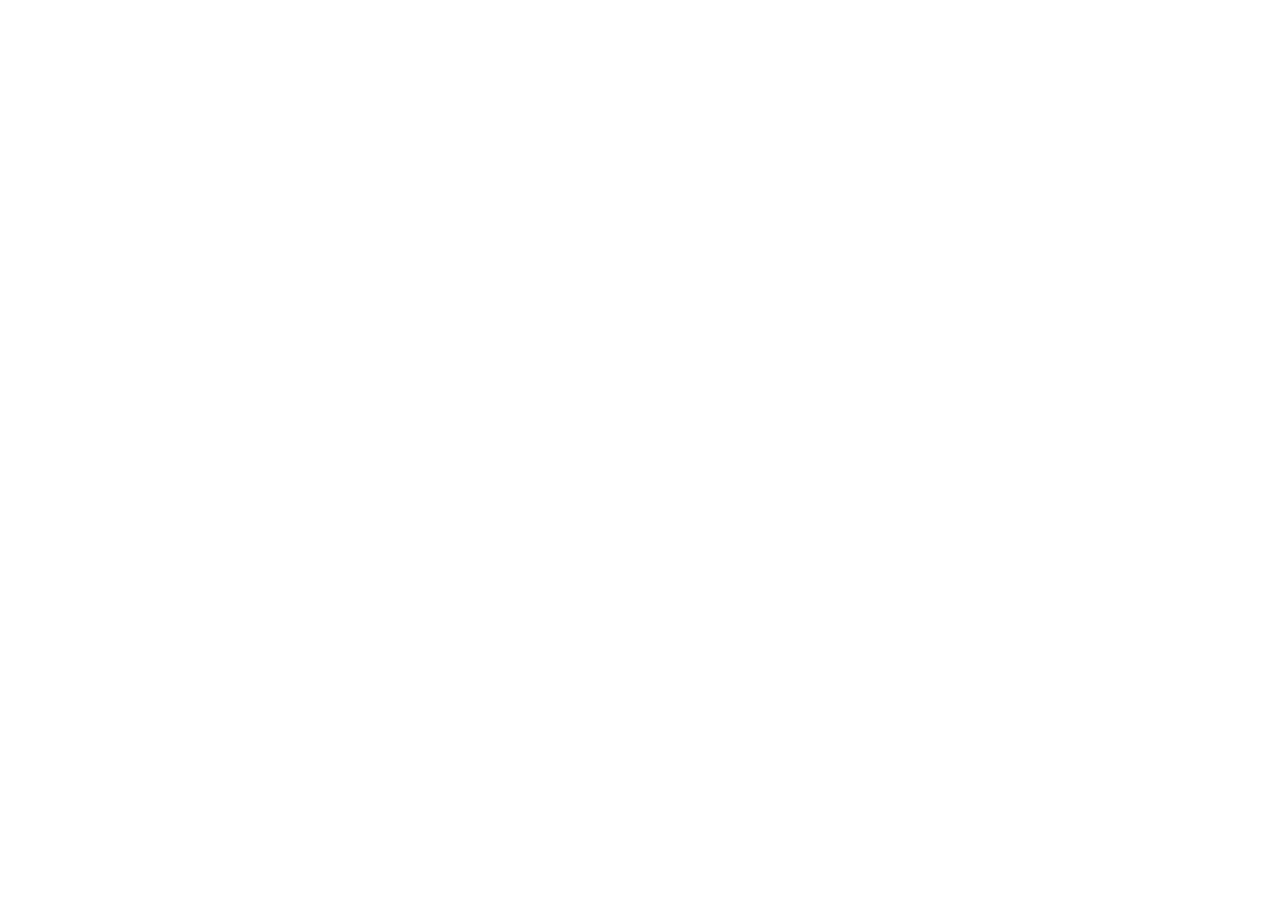
==== index.htm @ b63a5c48 "Initial commit adding index.htm and style.css" ====
<!DOCTYPE html>
<html lang="en">
<head>
    <meta charset="UTF-8">
    <meta name="viewport" content="width=device-width, initial-scale=1.0">
    <title>Wistem London 2026 | A Multipage Event Website</title>
</head>
<body>
    
</body>
</html>
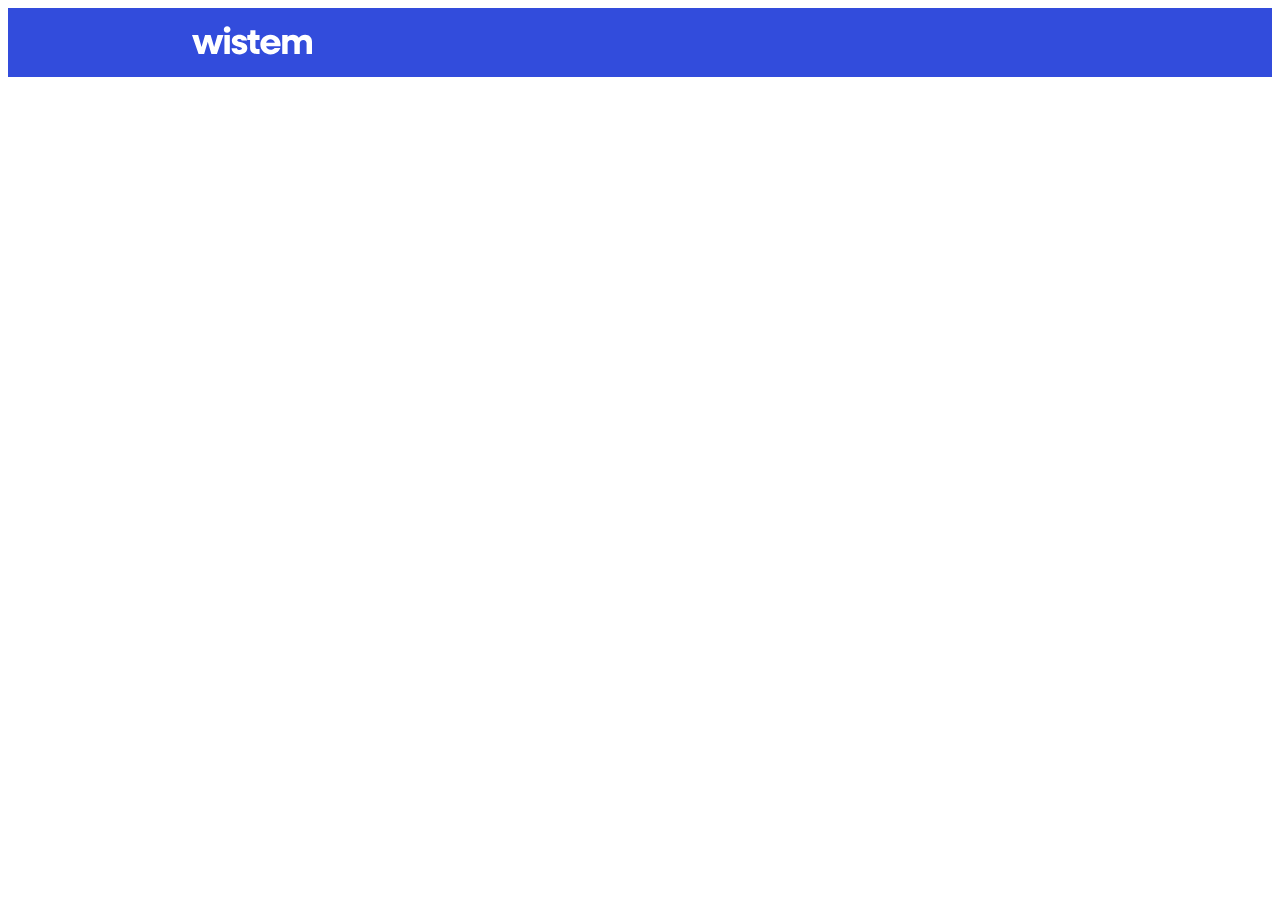
==== commit c2b0fc81: "Added logo" ====
--- a/index.htm
+++ b/index.htm
@@ -4,8 +4,31 @@
     <meta charset="UTF-8">
     <meta name="viewport" content="width=device-width, initial-scale=1.0">
     <title>Wistem London 2026 | A Multipage Event Website</title>
+    <link rel="stylesheet" href="./assets/style.css">
+    
 </head>
 <body>
-    
+    <main class="container-fluid">
+        <header class="primary-bg">
+            <nav class="container-70 d-flex">
+                <a href="" rel="home" role="link" aria-label="WISTEM Logo" class="logo">
+                    <svg xmlns="http://www.w3.org/2000/svg" width="120px" height="32.5742" id="logo" viewBox="0 0 117.07 27.5"><path d="M0,8.71h5.98l3.31,11.52,3.49-11.52h5.36l3.46,11.52,3.31-11.52h5.83l-6.44,18.36h-5.4l-3.53-11.95-3.53,11.95h-5.4L0,8.71Z"/><path d="M31.03,3.2c0-1.84,1.4-3.2,3.24-3.2s3.28,1.37,3.28,3.2-1.4,3.24-3.28,3.24-3.24-1.37-3.24-3.24ZM31.64,8.71h5.26v18.36h-5.26V8.71Z"/><path d="M38.59,21.49h5.26c0,1.08,1.08,1.84,2.59,1.84,1.33,0,2.3-.61,2.3-1.44,0-2.7-9.86-1.04-9.86-7.67,0-3.89,3.28-5.94,7.31-5.94,4.39,0,7.49,2.45,7.49,5.76h-5.22c0-.97-.97-1.62-2.3-1.62-1.19,0-2.09.54-2.09,1.37,0,2.59,9.9,1.01,9.9,7.56,0,3.67-3.06,6.16-7.52,6.16s-7.85-2.59-7.85-6.01Z"/><path d="M56.66,21.09v-7.6h-2.74v-4.79h1.51c1.01,0,1.51-.5,1.51-1.51v-3.31h4.97v4.82h4v4.79h-4v6.73c0,1.3.79,2.05,2.16,2.05h1.84v4.79h-2.63c-4.36,0-6.62-2.05-6.62-5.98Z"/><path d="M66.67,17.89c0-5.47,4.25-9.61,9.9-9.61s9.9,4.1,9.9,9.72c0,.5-.04,1.12-.14,1.58h-14.04c.58,2.09,2.27,3.42,4.46,3.42,1.69,0,3.06-.72,3.82-1.73h5.62c-1.37,3.71-5.04,6.23-9.58,6.23-5.69,0-9.93-4.14-9.93-9.61ZM72.32,16.09h8.53c-.54-2.02-2.2-3.31-4.28-3.31s-3.67,1.3-4.25,3.31Z"/><path d="M88.05,8.71h5.25v1.73c1.37-1.44,3.13-2.16,5.22-2.16,2.56,0,4.57,1.12,5.69,2.99,1.48-1.94,3.56-2.99,6.19-2.99,4,0,6.66,2.7,6.66,6.8v11.99h-5.26v-10.4c0-1.98-1.26-3.31-3.17-3.31-2.05,0-3.46,1.37-3.46,3.38v10.33h-5.26v-10.4c0-1.98-1.26-3.31-3.17-3.31-2.05,0-3.46,1.37-3.46,3.38v10.33h-5.25V8.71Z"/></svg>
+                </a>
+
+            </nav>
+          
+           
+        </header>
+        <!-- <section class="hero d-flex bg-primary">
+            <video class="hero-video" autoplay loop playsinline="" preload="auto" aria-details="hero-video"><source src="./assets/287389.mp4" type="video/mp4"></video>
+            <div class="hero-overlay"></div>
+        </section> -->
+
+        <section class="container-70"></section>
+    </main>
+    <footer>
+
+    </footer>
+  
 </body>
 </html>
--- a/assets/style.css
+++ b/assets/style.css
@@ -0,0 +1,70 @@
+:root {
+    --primary-bg: #324cdc;
+    --secondary-bg: #080808;
+    --btn-primary-outline-bg: 1px solid #000000;
+    --btn-primary-bg:#ffffff;
+    --btn-text:#000000;
+    --btn-text-hover:rgba(255, 255, 255, 0.3);
+    --nav-text: #ffffff;
+    --nav-text-hover: #000000;
+    --footer-text: #ffffff;
+    --text-color: #ffffff;
+    --secondary-text-color: #c8c8c8;
+    --footer-text: #ffffff;
+    --box-bg: rgba(255, 255, 255, 0.3);
+    --box-outline: 1px solid #ffffff;
+    --box-text:  #ffffff;
+    --footer-bg: :rgba(255, 255, 255, 0.3);
+    --logo-color: #ffffff;
+}
+
+/* Containers and alignment */
+
+.container-100 {
+    position: relative;
+    width: 100vw;
+    margin: 0 auto;
+    padding: 0;
+}
+
+.container-70 {
+    position: relative;
+    width: 70vw;
+    margin: 0 auto;
+    padding: 1rem;
+}
+
+.d-flex {
+    display: flex;
+}
+
+/* colours */
+
+.primary-bg {
+    background-color: var(--primary-bg);
+}
+
+/* images / icons */
+
+.logo {
+    fill: var(--logo-color);
+}
+
+/* Video */
+
+.hero {
+    /* display: flex; */
+    position: relative;
+    justify-content: center;
+    align-items: center;
+    height: 100vh;
+    overflow: hidden;
+    z-index: 0;
+}
+
+.hero-overlay {
+    z-index: 1;
+    position: absolute;
+    background: rgba(0, 0, 0, 0.4);
+    inset: 0px;
+}
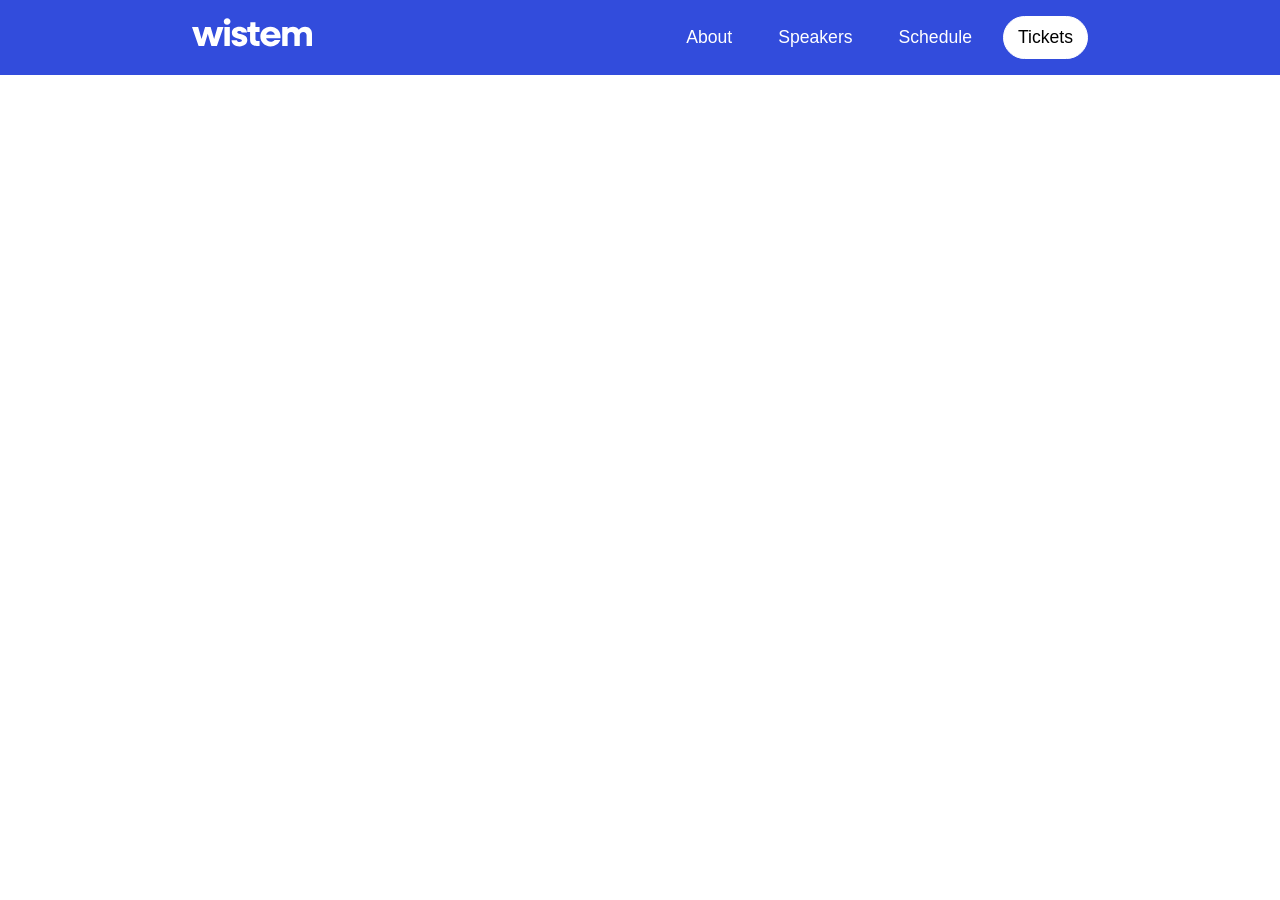
==== commit 9c335f4f: "Nav bar and fonts added" ====
--- a/index.htm
+++ b/index.htm
@@ -14,7 +14,12 @@
                 <a href="" rel="home" role="link" aria-label="WISTEM Logo" class="logo">
                     <svg xmlns="http://www.w3.org/2000/svg" width="120px" height="32.5742" id="logo" viewBox="0 0 117.07 27.5"><path d="M0,8.71h5.98l3.31,11.52,3.49-11.52h5.36l3.46,11.52,3.31-11.52h5.83l-6.44,18.36h-5.4l-3.53-11.95-3.53,11.95h-5.4L0,8.71Z"/><path d="M31.03,3.2c0-1.84,1.4-3.2,3.24-3.2s3.28,1.37,3.28,3.2-1.4,3.24-3.28,3.24-3.24-1.37-3.24-3.24ZM31.64,8.71h5.26v18.36h-5.26V8.71Z"/><path d="M38.59,21.49h5.26c0,1.08,1.08,1.84,2.59,1.84,1.33,0,2.3-.61,2.3-1.44,0-2.7-9.86-1.04-9.86-7.67,0-3.89,3.28-5.94,7.31-5.94,4.39,0,7.49,2.45,7.49,5.76h-5.22c0-.97-.97-1.62-2.3-1.62-1.19,0-2.09.54-2.09,1.37,0,2.59,9.9,1.01,9.9,7.56,0,3.67-3.06,6.16-7.52,6.16s-7.85-2.59-7.85-6.01Z"/><path d="M56.66,21.09v-7.6h-2.74v-4.79h1.51c1.01,0,1.51-.5,1.51-1.51v-3.31h4.97v4.82h4v4.79h-4v6.73c0,1.3.79,2.05,2.16,2.05h1.84v4.79h-2.63c-4.36,0-6.62-2.05-6.62-5.98Z"/><path d="M66.67,17.89c0-5.47,4.25-9.61,9.9-9.61s9.9,4.1,9.9,9.72c0,.5-.04,1.12-.14,1.58h-14.04c.58,2.09,2.27,3.42,4.46,3.42,1.69,0,3.06-.72,3.82-1.73h5.62c-1.37,3.71-5.04,6.23-9.58,6.23-5.69,0-9.93-4.14-9.93-9.61ZM72.32,16.09h8.53c-.54-2.02-2.2-3.31-4.28-3.31s-3.67,1.3-4.25,3.31Z"/><path d="M88.05,8.71h5.25v1.73c1.37-1.44,3.13-2.16,5.22-2.16,2.56,0,4.57,1.12,5.69,2.99,1.48-1.94,3.56-2.99,6.19-2.99,4,0,6.66,2.7,6.66,6.8v11.99h-5.26v-10.4c0-1.98-1.26-3.31-3.17-3.31-2.05,0-3.46,1.37-3.46,3.38v10.33h-5.26v-10.4c0-1.98-1.26-3.31-3.17-3.31-2.05,0-3.46,1.37-3.46,3.38v10.33h-5.25V8.71Z"/></svg>
                 </a>
-
+                <ul class="nav-list d-flex">
+                    <li>About</li>
+                    <li>Speakers</li>
+                    <li>Schedule</li>
+                    <li>Tickets</li>
+                </ul>
             </nav>
           
            
--- a/assets/style.css
+++ b/assets/style.css
@@ -1,12 +1,16 @@
+/* Global */
+
 :root {
     --primary-bg: #324cdc;
     --secondary-bg: #080808;
-    --btn-primary-outline-bg: 1px solid #000000;
+    --btn-primary-outline-bg: 1px solid #ffffff;
     --btn-primary-bg:#ffffff;
     --btn-text:#000000;
     --btn-text-hover:rgba(255, 255, 255, 0.3);
+    --btn-bg-hover: rgba(255, 255, 255, 0.9);
     --nav-text: #ffffff;
     --nav-text-hover: #000000;
+    --nav-btn-hover: #ffffff;
     --footer-text: #ffffff;
     --text-color: #ffffff;
     --secondary-text-color: #c8c8c8;
@@ -17,6 +21,22 @@
     --footer-bg: :rgba(255, 255, 255, 0.3);
     --logo-color: #ffffff;
 }
+
+ul {
+    padding: 0;
+    margin: 0;
+}
+
+body {
+    background: var(--bg-color);
+    margin: 0;
+    padding: 0;
+}
+
+* {
+    font-family: "League Spartan", sans-serif;
+}
+
 
 /* Containers and alignment */
 
@@ -37,6 +57,11 @@
 .d-flex {
     display: flex;
 }
+nav {
+    flex-direction: row;
+    justify-content: space-between;
+}
+
 
 /* colours */
 
@@ -49,6 +74,57 @@
 .logo {
     fill: var(--logo-color);
 }
+
+/* Fonts */
+
+@font-face {
+    font-family: "Google Sans", sans-serif;
+    font-style: normal;
+    font-weight: 100 1000;
+    font-stretch: 25% 151%;
+    src: url('./assets/fonts/Google_Sans/GoogleSans-VariableFont_GRAD,opsz,wght.ttf') format('ttf');
+    font-display: swap;
+}
+
+
+
+/* Navigation / Lists */
+
+nav li {
+    color: var(--nav-text);
+    border: 1px solid transparent;
+    margin-left: 1rem;
+    border-radius: 50px;
+    padding: 10px 14px;
+    text-decoration: none !important;
+    list-style: none;
+    font-size: 1.1rem;
+    font-weight: 400;
+    /* margin-top: 1rem;  */
+}
+
+nav li:last-child {
+    background-color: var(--btn-primary-bg); 
+    color: var(--btn-text);
+    border: 1px solid var(--btn-primary-bg);
+    margin-left: 1rem;
+    border-radius: 50px;
+    padding: 10px 14px;
+    text-decoration: none !important;
+    font-size: 1.1rem;
+    font-weight: 400;
+    /* margin-top: 1rem;  */
+}
+
+nav li:hover {
+    background-color: var(--btn-bg-hover); 
+    border: var(--btn-primary-outline-bg); 
+    color: var(--nav-text-hover);
+    transition-duration: 0.2s;
+    transition-timing-function: ease-in-out;
+    cursor: pointer;
+}
+
 
 /* Video */
 
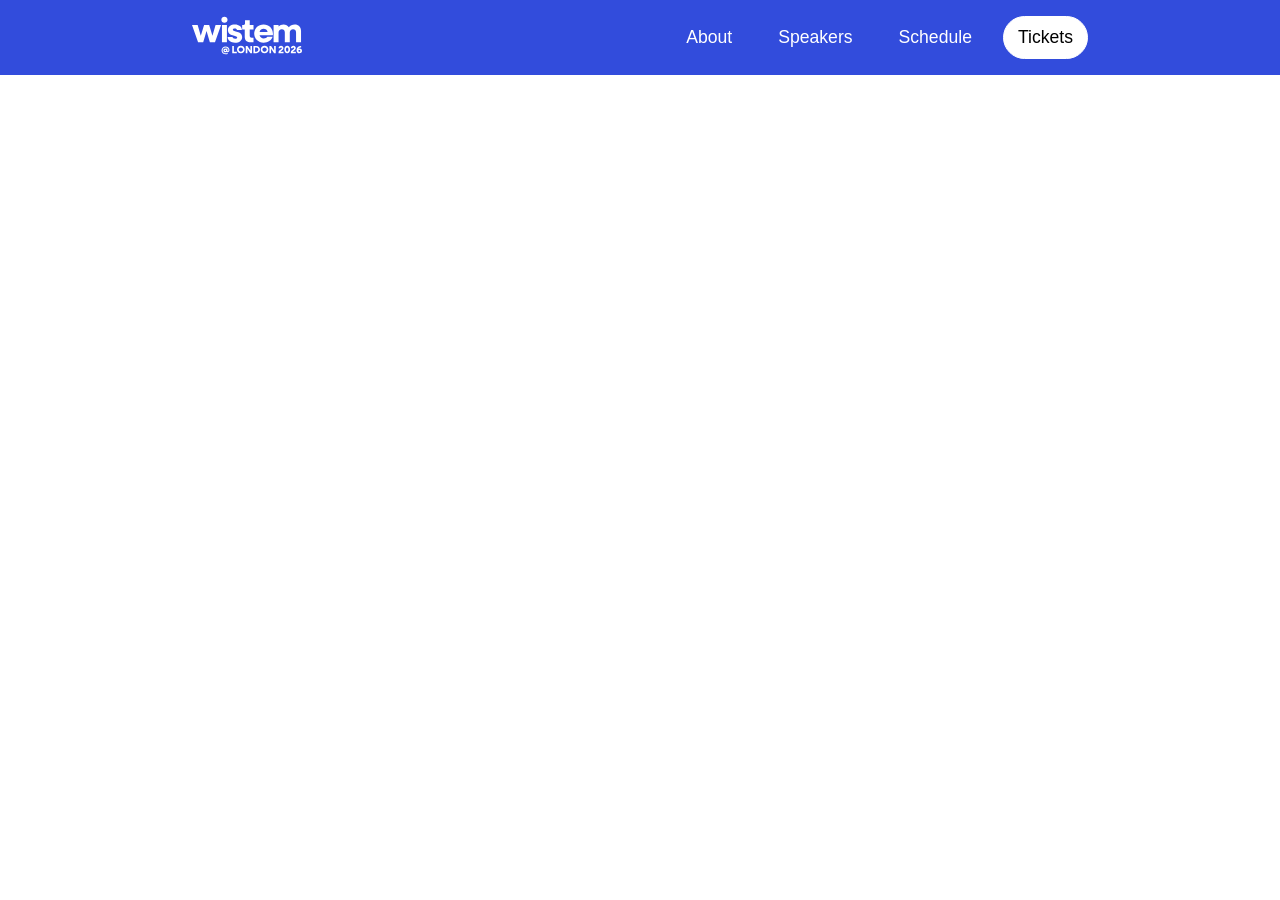
==== commit ec49281a: "Completed nav / header section" ====
--- a/index.htm
+++ b/index.htm
@@ -9,12 +9,19 @@
 </head>
 <body>
     <main class="container-fluid">
-        <header class="primary-bg">
-            <nav class="container-70 d-flex">
-                <a href="" rel="home" role="link" aria-label="WISTEM Logo" class="logo">
+        <div class="header-wrapper primary-bg">
+        <header class="d-flex container-70">
+            <a href="" rel="home" role="link" aria-label="WISTEM Logo" class="logo">
+                <!-- <svg xmlns="http://www.w3.org/2000/svg" width="110px" height="38.9813" id="logo" viewBox="0 0 129.57 39.7"><path d="M0,.43h6.16l5.15,17.1L16.45.43h5.04l5.22,17.1L31.78.43h6.01l-8.39,24.84h-5.58l-4.93-16.2-4.86,16.2h-5.62L0,.43Z"/><path d="M38.34.43h5.58v24.84h-5.58V.43Z"/><path d="M45.25,17.82h5.72c0,1.62,1.69,2.92,3.82,2.92,1.91,0,3.49-1.01,3.49-2.41,0-3.89-12.63-2.2-12.63-10.62,0-4.68,3.92-7.7,8.93-7.7s9.07,3.24,9.07,7.56h-5.72c0-1.48-1.48-2.59-3.38-2.59-1.73,0-3.17.86-3.17,2.27,0,3.92,12.63,1.8,12.63,10.44,0,4.86-4.07,8.03-9.29,8.03s-9.47-3.46-9.47-7.88Z"/><path d="M69.84,5.69h-6.52V.43h18.61v5.26h-6.52v19.58h-5.58V5.69Z"/><path d="M83.05.43h16.49v5.26h-10.91v4.46h9.72v5.26h-9.72v4.61h11.09v5.25h-16.67V.43Z"/><path d="M101.16.43h6.91l6.98,12.81L122.07.43h6.84v24.84h-5.58V8.71l-6.73,12.38h-3.17l-6.7-12.38v16.56h-5.58V.43Z"/><path d="M40.49,35.26c0-1.26.86-2.18,1.91-2.18.47,0,.86.19,1.16.5v-.36h1.46v2.57c0,.25.18.44.44.44.43,0,.71-.55.71-1.33,0-1.7-1.41-2.96-3.23-2.96-1.91,0-3.31,1.41-3.31,3.3s1.36,3.28,3.5,3.28c.79,0,1.65-.19,2.21-.45v1.18c-.6.29-1.4.44-2.19.44-2.85,0-4.75-1.93-4.75-4.44s1.92-4.47,4.53-4.47,4.46,1.76,4.46,4.15c0,1.46-.74,2.45-2.02,2.45-.66,0-1.23-.25-1.54-.68-.27.44-.73.69-1.34.69-1.17,0-2.01-.93-2.01-2.14ZM43.56,35.25c0-.44-.35-.77-.79-.77s-.8.32-.8.77.35.77.8.77.79-.33.79-.77Z"/><path d="M50.53,30.22h1.85v6.5h3.32v1.75h-5.18v-8.25Z"/><path d="M55.91,34.34c0-2.43,1.88-4.27,4.36-4.27s4.36,1.84,4.36,4.27-1.88,4.27-4.36,4.27-4.36-1.84-4.36-4.27ZM62.73,34.34c0-1.42-1.06-2.49-2.46-2.49s-2.46,1.06-2.46,2.49,1.06,2.49,2.46,2.49,2.46-1.06,2.46-2.49Z"/><path d="M65.81,30.22h1.87l3.43,5.05v-5.05h1.85v8.25h-1.88l-3.42-5.05v5.05h-1.85v-8.25Z"/><path d="M74.52,30.22h3.25c2.4,0,4.21,1.77,4.21,4.12s-1.81,4.12-4.21,4.12h-3.25v-8.25ZM76.38,31.96v4.76h1.35c1.35,0,2.36-1.03,2.36-2.38s-1-2.38-2.36-2.38h-1.35Z"/><path d="M82.76,34.34c0-2.43,1.88-4.27,4.36-4.27s4.36,1.84,4.36,4.27-1.88,4.27-4.36,4.27-4.36-1.84-4.36-4.27ZM89.59,34.34c0-1.42-1.06-2.49-2.46-2.49s-2.46,1.06-2.46,2.49,1.06,2.49,2.46,2.49,2.46-1.06,2.46-2.49Z"/><path d="M92.66,30.22h1.87l3.43,5.05v-5.05h1.85v8.25h-1.88l-3.42-5.05v5.05h-1.85v-8.25Z"/><path d="M102.98,37.31c0-2.51,3.73-3.06,3.73-4.56,0-.5-.38-.82-.9-.82s-.88.32-.88.85h-1.9c0-1.55,1.21-2.7,2.81-2.7s2.77,1.1,2.77,2.61c0,2.2-2.52,3.01-3.49,4.04h3.55v1.75h-5.69v-1.16Z"/><path d="M109.55,34.34c0-2.52,1.34-4.27,3.25-4.27s3.26,1.75,3.26,4.27-1.34,4.27-3.26,4.27-3.25-1.75-3.25-4.27ZM114.17,34.34c0-1.46-.55-2.49-1.36-2.49s-1.35,1.03-1.35,2.49.56,2.49,1.35,2.49,1.36-1.03,1.36-2.49Z"/><path d="M116.93,37.31c0-2.51,3.73-3.06,3.73-4.56,0-.5-.38-.82-.9-.82s-.88.32-.88.85h-1.9c0-1.55,1.21-2.7,2.81-2.7s2.77,1.1,2.77,2.61c0,2.2-2.52,3.01-3.49,4.04h3.55v1.75h-5.69v-1.16Z"/><path d="M123.37,34.98c0-2.58,1.78-4.81,4.97-4.81h.24v1.75h-.24c-1.48,0-2.44.69-2.8,1.64.38-.24.88-.39,1.41-.39,1.49,0,2.62,1.12,2.62,2.63,0,1.6-1.29,2.82-3,2.82-1.88,0-3.2-1.43-3.2-3.63ZM127.67,35.84c0-.57-.5-.99-1.15-.99-.61,0-1.14.41-1.14.91s.44,1.08,1.14,1.08c.63,0,1.15-.42,1.15-.99Z"/></svg> -->
+                <svg id="Layer_1" xmlns="http://www.w3.org/2000/svg" width="110px" height="38.9813" id="logo" viewBox="0 0 126.27 43.2"><path d="M36.03,38.71c0-1.27.87-2.2,1.94-2.2.47,0,.87.19,1.17.51v-.36h1.48v2.6c0,.25.18.45.45.45.44,0,.71-.56.71-1.34,0-1.72-1.43-3-3.27-3-1.94,0-3.35,1.43-3.35,3.34s1.38,3.32,3.55,3.32c.8,0,1.67-.19,2.24-.46v1.2c-.61.29-1.42.45-2.22.45-2.88,0-4.81-1.95-4.81-4.49s1.95-4.53,4.59-4.53,4.52,1.78,4.52,4.2c0,1.48-.75,2.48-2.05,2.48-.67,0-1.25-.25-1.56-.69-.28.45-.74.7-1.36.7-1.19,0-2.03-.94-2.03-2.17ZM39.14,38.7c0-.45-.35-.78-.8-.78s-.81.33-.81.78.35.78.81.78.8-.34.8-.78Z"/><path d="M46.2,33.6h1.88v6.59h3.37v1.77h-5.24v-8.36Z"/><path d="M51.65,37.78c0-2.46,1.9-4.32,4.42-4.32s4.42,1.87,4.42,4.32-1.9,4.32-4.42,4.32-4.42-1.87-4.42-4.32ZM58.56,37.78c0-1.44-1.08-2.52-2.49-2.52s-2.49,1.08-2.49,2.52,1.08,2.52,2.49,2.52,2.49-1.08,2.49-2.52Z"/><path d="M61.68,33.6h1.89l3.48,5.11v-5.11h1.88v8.36h-1.9l-3.46-5.11v5.11h-1.88v-8.36Z"/><path d="M70.51,33.6h3.29c2.43,0,4.26,1.79,4.26,4.18s-1.83,4.18-4.26,4.18h-3.29v-8.36ZM72.39,35.37v4.82h1.37c1.37,0,2.39-1.04,2.39-2.41s-1.02-2.41-2.39-2.41h-1.37Z"/><path d="M78.86,37.78c0-2.46,1.9-4.32,4.42-4.32s4.42,1.87,4.42,4.32-1.9,4.32-4.42,4.32-4.42-1.87-4.42-4.32ZM85.77,37.78c0-1.44-1.08-2.52-2.49-2.52s-2.49,1.08-2.49,2.52,1.08,2.52,2.49,2.52,2.49-1.08,2.49-2.52Z"/><path d="M88.89,33.6h1.89l3.48,5.11v-5.11h1.88v8.36h-1.9l-3.46-5.11v5.11h-1.88v-8.36Z"/><path d="M99.33,40.78c0-2.54,3.78-3.1,3.78-4.61,0-.51-.39-.84-.91-.84s-.9.33-.9.86h-1.93c0-1.57,1.22-2.74,2.85-2.74s2.81,1.11,2.81,2.64c0,2.23-2.56,3.05-3.54,4.09h3.6v1.77h-5.77v-1.17Z"/><path d="M106,37.78c0-2.56,1.36-4.32,3.29-4.32s3.31,1.77,3.31,4.32-1.36,4.32-3.31,4.32-3.29-1.77-3.29-4.32ZM110.67,37.78c0-1.48-.56-2.52-1.38-2.52s-1.37,1.04-1.37,2.52.57,2.52,1.37,2.52,1.38-1.04,1.38-2.52Z"/><path d="M113.47,40.78c0-2.54,3.78-3.1,3.78-4.61,0-.51-.39-.84-.91-.84s-.9.33-.9.86h-1.93c0-1.57,1.22-2.74,2.85-2.74s2.81,1.11,2.81,2.64c0,2.23-2.56,3.05-3.54,4.09h3.6v1.77h-5.77v-1.17Z"/><path d="M119.99,38.42c0-2.62,1.8-4.87,5.04-4.87h.24v1.77h-.24c-1.5,0-2.47.7-2.83,1.66.39-.24.9-.4,1.43-.4,1.51,0,2.65,1.14,2.65,2.66,0,1.62-1.31,2.86-3.04,2.86-1.9,0-3.25-1.45-3.25-3.68ZM124.35,39.29c0-.58-.51-1-1.16-1-.62,0-1.15.41-1.15.92s.45,1.09,1.15,1.09c.64,0,1.16-.42,1.16-1.01Z"/><path d="M0,9.46h6.49l3.6,12.51,3.79-12.51h5.83l3.75,12.51,3.6-12.51h6.33l-7,19.94h-5.87l-3.83-12.98-3.83,12.98h-5.87L0,9.46Z"/><path d="M33.71,3.48c0-1.99,1.53-3.48,3.52-3.48s3.56,1.49,3.56,3.48-1.53,3.52-3.56,3.52-3.52-1.49-3.52-3.52ZM34.38,9.46h5.71v19.94h-5.71V9.46Z"/><path d="M40.91,23.35h5.71c0,1.17,1.17,1.99,2.82,1.99,1.45,0,2.5-.66,2.5-1.56,0-2.93-10.72-1.13-10.72-8.33,0-4.22,3.56-6.45,7.94-6.45,4.77,0,8.13,2.66,8.13,6.26h-5.67c0-1.06-1.06-1.76-2.5-1.76-1.29,0-2.27.59-2.27,1.49,0,2.82,10.75,1.09,10.75,8.21,0,3.99-3.32,6.69-8.17,6.69s-8.53-2.82-8.53-6.53Z"/><path d="M60.55,22.92v-8.25h-2.97v-5.2h1.64c1.09,0,1.64-.55,1.64-1.64v-3.6h5.4v5.24h4.34v5.2h-4.34v7.31c0,1.41.86,2.23,2.35,2.23h1.99v5.2h-2.86c-4.73,0-7.2-2.23-7.2-6.49Z"/><path d="M71.42,19.44c0-5.94,4.61-10.44,10.75-10.44s10.75,4.46,10.75,10.56c0,.55-.04,1.21-.16,1.72h-15.25c.63,2.27,2.46,3.72,4.85,3.72,1.84,0,3.32-.78,4.15-1.88h6.1c-1.49,4.03-5.48,6.77-10.4,6.77-6.18,0-10.79-4.5-10.79-10.44ZM77.56,17.48h9.27c-.59-2.19-2.39-3.6-4.65-3.6s-3.99,1.41-4.61,3.6Z"/><path d="M93.64,9.46h5.71v1.88c1.49-1.56,3.4-2.35,5.67-2.35,2.78,0,4.97,1.21,6.18,3.25,1.6-2.11,3.87-3.25,6.73-3.25,4.34,0,7.23,2.93,7.23,7.39v13.02h-5.71v-11.3c0-2.15-1.37-3.6-3.44-3.6-2.23,0-3.75,1.49-3.75,3.68v11.22h-5.71v-11.3c0-2.15-1.37-3.6-3.44-3.6-2.23,0-3.75,1.49-3.75,3.68v11.22h-5.71V9.46Z"/></svg>
+            </a>
+            <nav>
+                <!-- <a href="" rel="home" role="link" aria-label="WISTEM Logo" class="logo">
                     <svg xmlns="http://www.w3.org/2000/svg" width="120px" height="32.5742" id="logo" viewBox="0 0 117.07 27.5"><path d="M0,8.71h5.98l3.31,11.52,3.49-11.52h5.36l3.46,11.52,3.31-11.52h5.83l-6.44,18.36h-5.4l-3.53-11.95-3.53,11.95h-5.4L0,8.71Z"/><path d="M31.03,3.2c0-1.84,1.4-3.2,3.24-3.2s3.28,1.37,3.28,3.2-1.4,3.24-3.28,3.24-3.24-1.37-3.24-3.24ZM31.64,8.71h5.26v18.36h-5.26V8.71Z"/><path d="M38.59,21.49h5.26c0,1.08,1.08,1.84,2.59,1.84,1.33,0,2.3-.61,2.3-1.44,0-2.7-9.86-1.04-9.86-7.67,0-3.89,3.28-5.94,7.31-5.94,4.39,0,7.49,2.45,7.49,5.76h-5.22c0-.97-.97-1.62-2.3-1.62-1.19,0-2.09.54-2.09,1.37,0,2.59,9.9,1.01,9.9,7.56,0,3.67-3.06,6.16-7.52,6.16s-7.85-2.59-7.85-6.01Z"/><path d="M56.66,21.09v-7.6h-2.74v-4.79h1.51c1.01,0,1.51-.5,1.51-1.51v-3.31h4.97v4.82h4v4.79h-4v6.73c0,1.3.79,2.05,2.16,2.05h1.84v4.79h-2.63c-4.36,0-6.62-2.05-6.62-5.98Z"/><path d="M66.67,17.89c0-5.47,4.25-9.61,9.9-9.61s9.9,4.1,9.9,9.72c0,.5-.04,1.12-.14,1.58h-14.04c.58,2.09,2.27,3.42,4.46,3.42,1.69,0,3.06-.72,3.82-1.73h5.62c-1.37,3.71-5.04,6.23-9.58,6.23-5.69,0-9.93-4.14-9.93-9.61ZM72.32,16.09h8.53c-.54-2.02-2.2-3.31-4.28-3.31s-3.67,1.3-4.25,3.31Z"/><path d="M88.05,8.71h5.25v1.73c1.37-1.44,3.13-2.16,5.22-2.16,2.56,0,4.57,1.12,5.69,2.99,1.48-1.94,3.56-2.99,6.19-2.99,4,0,6.66,2.7,6.66,6.8v11.99h-5.26v-10.4c0-1.98-1.26-3.31-3.17-3.31-2.05,0-3.46,1.37-3.46,3.38v10.33h-5.26v-10.4c0-1.98-1.26-3.31-3.17-3.31-2.05,0-3.46,1.37-3.46,3.38v10.33h-5.25V8.71Z"/></svg>
-                </a>
-                <ul class="nav-list d-flex">
+                </a> -->
+               
+
+                <ul class="nav-list">
                     <li>About</li>
                     <li>Speakers</li>
                     <li>Schedule</li>
@@ -24,6 +31,8 @@
           
            
         </header>
+        </div>
+
         <!-- <section class="hero d-flex bg-primary">
             <video class="hero-video" autoplay loop playsinline="" preload="auto" aria-details="hero-video"><source src="./assets/287389.mp4" type="video/mp4"></video>
             <div class="hero-overlay"></div>
--- a/assets/style.css
+++ b/assets/style.css
@@ -22,10 +22,7 @@
     --logo-color: #ffffff;
 }
 
-ul {
-    padding: 0;
-    margin: 0;
-}
+
 
 body {
     background: var(--bg-color);
@@ -54,6 +51,29 @@
     padding: 1rem;
 }
 
+@media (max-width: 768px) {
+    .container-70 {
+        width: 90%;
+        margin: 0 auto;
+        padding: 1rem;
+    }
+}
+
+header {
+    display: flex;
+    flex-direction: row;
+    justify-content: space-between;
+    align-items: center;
+}
+
+@media (max-width: 768px) {
+    header {
+        flex-direction: column;
+        justify-content: center;
+        text-align: center;
+    }
+}
+
 .d-flex {
     display: flex;
 }
@@ -62,6 +82,13 @@
     justify-content: space-between;
 }
 
+@media (max-width: 768px) {
+    nav {
+        flex-direction: column;
+        justify-content: center;
+        text-align: center;
+    }
+}
 
 /* colours */
 
@@ -89,6 +116,22 @@
 
 
 /* Navigation / Lists */
+
+nav ul {
+    display: flex;
+    padding: 0;
+    margin: 0;
+}
+
+@media (max-width: 768px) {
+    nav ul {
+        display: block;
+        margin-top: 1rem;
+        width: 100%;
+        margin-left: 0;
+    }
+}
+
 
 nav li {
     color: var(--nav-text);
@@ -103,6 +146,16 @@
     /* margin-top: 1rem;  */
 }
 
+@media (max-width: 768px) {
+    nav li {
+        flex-direction: column;
+        justify-content: center;
+        text-align: center;
+        margin-top: 10px;
+        margin-left: 0;
+    }
+}
+
 nav li:last-child {
     background-color: var(--btn-primary-bg); 
     color: var(--btn-text);
@@ -116,6 +169,13 @@
     /* margin-top: 1rem;  */
 }
 
+@media (max-width: 768px) {
+    nav li:last-child  {
+        margin-left: 0;
+        margin-top: 10px;
+    }
+}
+
 nav li:hover {
     background-color: var(--btn-bg-hover); 
     border: var(--btn-primary-outline-bg); 
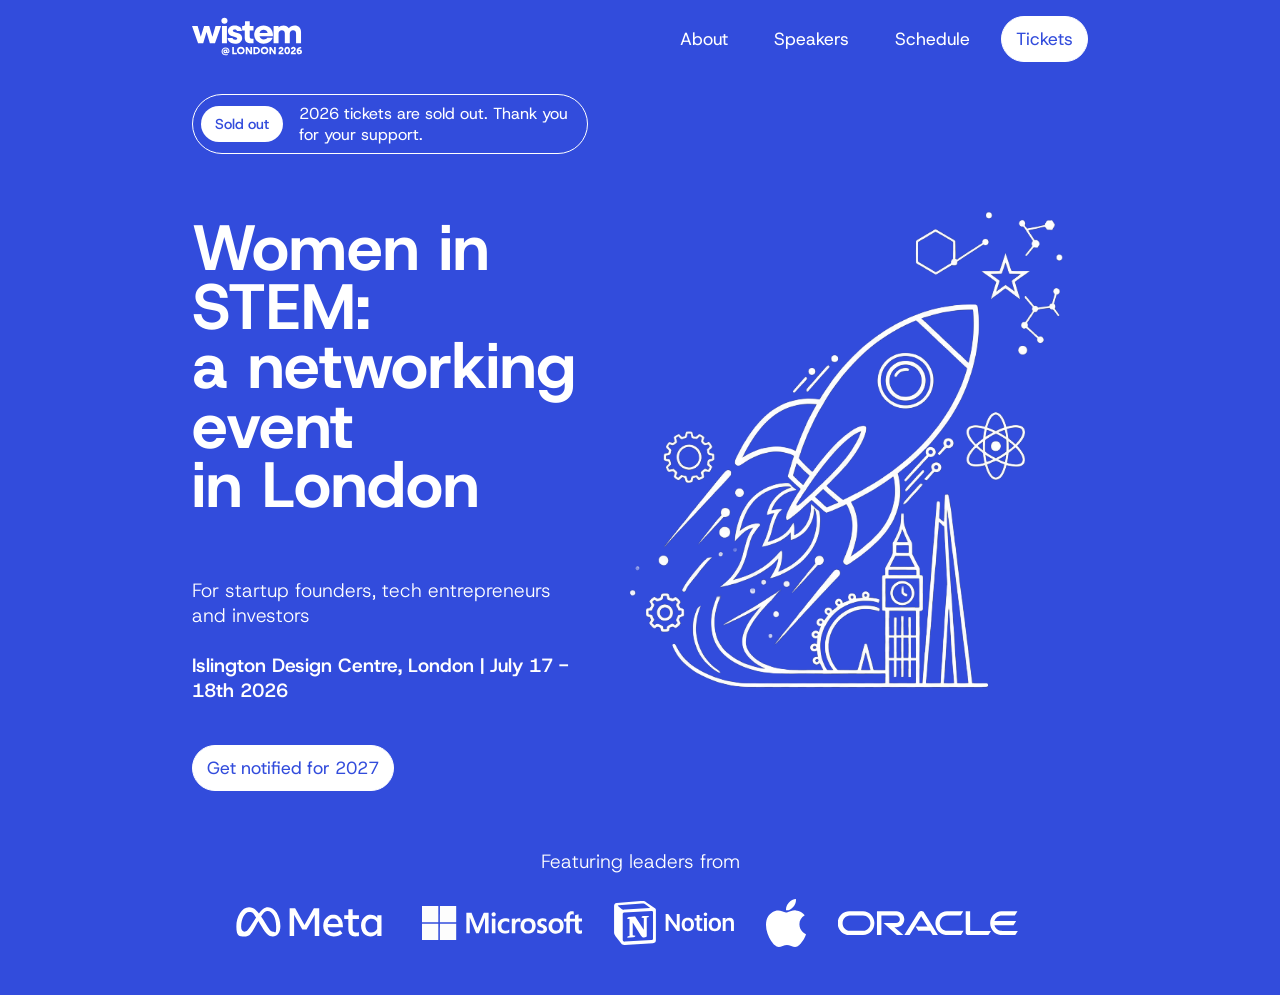
==== commit 4c88b2c0: "Hero page update" ====
--- a/index.htm
+++ b/index.htm
@@ -4,40 +4,53 @@
     <meta charset="UTF-8">
     <meta name="viewport" content="width=device-width, initial-scale=1.0">
     <title>Wistem London 2026 | A Multipage Event Website</title>
+    <link rel="preconnect" href="https://fonts.googleapis.com">
+    <link rel="preconnect" href="https://fonts.gstatic.com" crossorigin>
+    <link href="https://fonts.googleapis.com/css2?family=Host+Grotesk:ital,wght@0,300..800;1,300..800&display=swap" rel="stylesheet">
     <link rel="stylesheet" href="./assets/style.css">
     
 </head>
 <body>
-    <main class="container-fluid">
-        <div class="header-wrapper primary-bg">
-        <header class="d-flex container-70">
-            <a href="" rel="home" role="link" aria-label="WISTEM Logo" class="logo">
-                <!-- <svg xmlns="http://www.w3.org/2000/svg" width="110px" height="38.9813" id="logo" viewBox="0 0 129.57 39.7"><path d="M0,.43h6.16l5.15,17.1L16.45.43h5.04l5.22,17.1L31.78.43h6.01l-8.39,24.84h-5.58l-4.93-16.2-4.86,16.2h-5.62L0,.43Z"/><path d="M38.34.43h5.58v24.84h-5.58V.43Z"/><path d="M45.25,17.82h5.72c0,1.62,1.69,2.92,3.82,2.92,1.91,0,3.49-1.01,3.49-2.41,0-3.89-12.63-2.2-12.63-10.62,0-4.68,3.92-7.7,8.93-7.7s9.07,3.24,9.07,7.56h-5.72c0-1.48-1.48-2.59-3.38-2.59-1.73,0-3.17.86-3.17,2.27,0,3.92,12.63,1.8,12.63,10.44,0,4.86-4.07,8.03-9.29,8.03s-9.47-3.46-9.47-7.88Z"/><path d="M69.84,5.69h-6.52V.43h18.61v5.26h-6.52v19.58h-5.58V5.69Z"/><path d="M83.05.43h16.49v5.26h-10.91v4.46h9.72v5.26h-9.72v4.61h11.09v5.25h-16.67V.43Z"/><path d="M101.16.43h6.91l6.98,12.81L122.07.43h6.84v24.84h-5.58V8.71l-6.73,12.38h-3.17l-6.7-12.38v16.56h-5.58V.43Z"/><path d="M40.49,35.26c0-1.26.86-2.18,1.91-2.18.47,0,.86.19,1.16.5v-.36h1.46v2.57c0,.25.18.44.44.44.43,0,.71-.55.71-1.33,0-1.7-1.41-2.96-3.23-2.96-1.91,0-3.31,1.41-3.31,3.3s1.36,3.28,3.5,3.28c.79,0,1.65-.19,2.21-.45v1.18c-.6.29-1.4.44-2.19.44-2.85,0-4.75-1.93-4.75-4.44s1.92-4.47,4.53-4.47,4.46,1.76,4.46,4.15c0,1.46-.74,2.45-2.02,2.45-.66,0-1.23-.25-1.54-.68-.27.44-.73.69-1.34.69-1.17,0-2.01-.93-2.01-2.14ZM43.56,35.25c0-.44-.35-.77-.79-.77s-.8.32-.8.77.35.77.8.77.79-.33.79-.77Z"/><path d="M50.53,30.22h1.85v6.5h3.32v1.75h-5.18v-8.25Z"/><path d="M55.91,34.34c0-2.43,1.88-4.27,4.36-4.27s4.36,1.84,4.36,4.27-1.88,4.27-4.36,4.27-4.36-1.84-4.36-4.27ZM62.73,34.34c0-1.42-1.06-2.49-2.46-2.49s-2.46,1.06-2.46,2.49,1.06,2.49,2.46,2.49,2.46-1.06,2.46-2.49Z"/><path d="M65.81,30.22h1.87l3.43,5.05v-5.05h1.85v8.25h-1.88l-3.42-5.05v5.05h-1.85v-8.25Z"/><path d="M74.52,30.22h3.25c2.4,0,4.21,1.77,4.21,4.12s-1.81,4.12-4.21,4.12h-3.25v-8.25ZM76.38,31.96v4.76h1.35c1.35,0,2.36-1.03,2.36-2.38s-1-2.38-2.36-2.38h-1.35Z"/><path d="M82.76,34.34c0-2.43,1.88-4.27,4.36-4.27s4.36,1.84,4.36,4.27-1.88,4.27-4.36,4.27-4.36-1.84-4.36-4.27ZM89.59,34.34c0-1.42-1.06-2.49-2.46-2.49s-2.46,1.06-2.46,2.49,1.06,2.49,2.46,2.49,2.46-1.06,2.46-2.49Z"/><path d="M92.66,30.22h1.87l3.43,5.05v-5.05h1.85v8.25h-1.88l-3.42-5.05v5.05h-1.85v-8.25Z"/><path d="M102.98,37.31c0-2.51,3.73-3.06,3.73-4.56,0-.5-.38-.82-.9-.82s-.88.32-.88.85h-1.9c0-1.55,1.21-2.7,2.81-2.7s2.77,1.1,2.77,2.61c0,2.2-2.52,3.01-3.49,4.04h3.55v1.75h-5.69v-1.16Z"/><path d="M109.55,34.34c0-2.52,1.34-4.27,3.25-4.27s3.26,1.75,3.26,4.27-1.34,4.27-3.26,4.27-3.25-1.75-3.25-4.27ZM114.17,34.34c0-1.46-.55-2.49-1.36-2.49s-1.35,1.03-1.35,2.49.56,2.49,1.35,2.49,1.36-1.03,1.36-2.49Z"/><path d="M116.93,37.31c0-2.51,3.73-3.06,3.73-4.56,0-.5-.38-.82-.9-.82s-.88.32-.88.85h-1.9c0-1.55,1.21-2.7,2.81-2.7s2.77,1.1,2.77,2.61c0,2.2-2.52,3.01-3.49,4.04h3.55v1.75h-5.69v-1.16Z"/><path d="M123.37,34.98c0-2.58,1.78-4.81,4.97-4.81h.24v1.75h-.24c-1.48,0-2.44.69-2.8,1.64.38-.24.88-.39,1.41-.39,1.49,0,2.62,1.12,2.62,2.63,0,1.6-1.29,2.82-3,2.82-1.88,0-3.2-1.43-3.2-3.63ZM127.67,35.84c0-.57-.5-.99-1.15-.99-.61,0-1.14.41-1.14.91s.44,1.08,1.14,1.08c.63,0,1.15-.42,1.15-.99Z"/></svg> -->
-                <svg id="Layer_1" xmlns="http://www.w3.org/2000/svg" width="110px" height="38.9813" id="logo" viewBox="0 0 126.27 43.2"><path d="M36.03,38.71c0-1.27.87-2.2,1.94-2.2.47,0,.87.19,1.17.51v-.36h1.48v2.6c0,.25.18.45.45.45.44,0,.71-.56.71-1.34,0-1.72-1.43-3-3.27-3-1.94,0-3.35,1.43-3.35,3.34s1.38,3.32,3.55,3.32c.8,0,1.67-.19,2.24-.46v1.2c-.61.29-1.42.45-2.22.45-2.88,0-4.81-1.95-4.81-4.49s1.95-4.53,4.59-4.53,4.52,1.78,4.52,4.2c0,1.48-.75,2.48-2.05,2.48-.67,0-1.25-.25-1.56-.69-.28.45-.74.7-1.36.7-1.19,0-2.03-.94-2.03-2.17ZM39.14,38.7c0-.45-.35-.78-.8-.78s-.81.33-.81.78.35.78.81.78.8-.34.8-.78Z"/><path d="M46.2,33.6h1.88v6.59h3.37v1.77h-5.24v-8.36Z"/><path d="M51.65,37.78c0-2.46,1.9-4.32,4.42-4.32s4.42,1.87,4.42,4.32-1.9,4.32-4.42,4.32-4.42-1.87-4.42-4.32ZM58.56,37.78c0-1.44-1.08-2.52-2.49-2.52s-2.49,1.08-2.49,2.52,1.08,2.52,2.49,2.52,2.49-1.08,2.49-2.52Z"/><path d="M61.68,33.6h1.89l3.48,5.11v-5.11h1.88v8.36h-1.9l-3.46-5.11v5.11h-1.88v-8.36Z"/><path d="M70.51,33.6h3.29c2.43,0,4.26,1.79,4.26,4.18s-1.83,4.18-4.26,4.18h-3.29v-8.36ZM72.39,35.37v4.82h1.37c1.37,0,2.39-1.04,2.39-2.41s-1.02-2.41-2.39-2.41h-1.37Z"/><path d="M78.86,37.78c0-2.46,1.9-4.32,4.42-4.32s4.42,1.87,4.42,4.32-1.9,4.32-4.42,4.32-4.42-1.87-4.42-4.32ZM85.77,37.78c0-1.44-1.08-2.52-2.49-2.52s-2.49,1.08-2.49,2.52,1.08,2.52,2.49,2.52,2.49-1.08,2.49-2.52Z"/><path d="M88.89,33.6h1.89l3.48,5.11v-5.11h1.88v8.36h-1.9l-3.46-5.11v5.11h-1.88v-8.36Z"/><path d="M99.33,40.78c0-2.54,3.78-3.1,3.78-4.61,0-.51-.39-.84-.91-.84s-.9.33-.9.86h-1.93c0-1.57,1.22-2.74,2.85-2.74s2.81,1.11,2.81,2.64c0,2.23-2.56,3.05-3.54,4.09h3.6v1.77h-5.77v-1.17Z"/><path d="M106,37.78c0-2.56,1.36-4.32,3.29-4.32s3.31,1.77,3.31,4.32-1.36,4.32-3.31,4.32-3.29-1.77-3.29-4.32ZM110.67,37.78c0-1.48-.56-2.52-1.38-2.52s-1.37,1.04-1.37,2.52.57,2.52,1.37,2.52,1.38-1.04,1.38-2.52Z"/><path d="M113.47,40.78c0-2.54,3.78-3.1,3.78-4.61,0-.51-.39-.84-.91-.84s-.9.33-.9.86h-1.93c0-1.57,1.22-2.74,2.85-2.74s2.81,1.11,2.81,2.64c0,2.23-2.56,3.05-3.54,4.09h3.6v1.77h-5.77v-1.17Z"/><path d="M119.99,38.42c0-2.62,1.8-4.87,5.04-4.87h.24v1.77h-.24c-1.5,0-2.47.7-2.83,1.66.39-.24.9-.4,1.43-.4,1.51,0,2.65,1.14,2.65,2.66,0,1.62-1.31,2.86-3.04,2.86-1.9,0-3.25-1.45-3.25-3.68ZM124.35,39.29c0-.58-.51-1-1.16-1-.62,0-1.15.41-1.15.92s.45,1.09,1.15,1.09c.64,0,1.16-.42,1.16-1.01Z"/><path d="M0,9.46h6.49l3.6,12.51,3.79-12.51h5.83l3.75,12.51,3.6-12.51h6.33l-7,19.94h-5.87l-3.83-12.98-3.83,12.98h-5.87L0,9.46Z"/><path d="M33.71,3.48c0-1.99,1.53-3.48,3.52-3.48s3.56,1.49,3.56,3.48-1.53,3.52-3.56,3.52-3.52-1.49-3.52-3.52ZM34.38,9.46h5.71v19.94h-5.71V9.46Z"/><path d="M40.91,23.35h5.71c0,1.17,1.17,1.99,2.82,1.99,1.45,0,2.5-.66,2.5-1.56,0-2.93-10.72-1.13-10.72-8.33,0-4.22,3.56-6.45,7.94-6.45,4.77,0,8.13,2.66,8.13,6.26h-5.67c0-1.06-1.06-1.76-2.5-1.76-1.29,0-2.27.59-2.27,1.49,0,2.82,10.75,1.09,10.75,8.21,0,3.99-3.32,6.69-8.17,6.69s-8.53-2.82-8.53-6.53Z"/><path d="M60.55,22.92v-8.25h-2.97v-5.2h1.64c1.09,0,1.64-.55,1.64-1.64v-3.6h5.4v5.24h4.34v5.2h-4.34v7.31c0,1.41.86,2.23,2.35,2.23h1.99v5.2h-2.86c-4.73,0-7.2-2.23-7.2-6.49Z"/><path d="M71.42,19.44c0-5.94,4.61-10.44,10.75-10.44s10.75,4.46,10.75,10.56c0,.55-.04,1.21-.16,1.72h-15.25c.63,2.27,2.46,3.72,4.85,3.72,1.84,0,3.32-.78,4.15-1.88h6.1c-1.49,4.03-5.48,6.77-10.4,6.77-6.18,0-10.79-4.5-10.79-10.44ZM77.56,17.48h9.27c-.59-2.19-2.39-3.6-4.65-3.6s-3.99,1.41-4.61,3.6Z"/><path d="M93.64,9.46h5.71v1.88c1.49-1.56,3.4-2.35,5.67-2.35,2.78,0,4.97,1.21,6.18,3.25,1.6-2.11,3.87-3.25,6.73-3.25,4.34,0,7.23,2.93,7.23,7.39v13.02h-5.71v-11.3c0-2.15-1.37-3.6-3.44-3.6-2.23,0-3.75,1.49-3.75,3.68v11.22h-5.71v-11.3c0-2.15-1.37-3.6-3.44-3.6-2.23,0-3.75,1.49-3.75,3.68v11.22h-5.71V9.46Z"/></svg>
-            </a>
-            <nav>
-                <!-- <a href="" rel="home" role="link" aria-label="WISTEM Logo" class="logo">
-                    <svg xmlns="http://www.w3.org/2000/svg" width="120px" height="32.5742" id="logo" viewBox="0 0 117.07 27.5"><path d="M0,8.71h5.98l3.31,11.52,3.49-11.52h5.36l3.46,11.52,3.31-11.52h5.83l-6.44,18.36h-5.4l-3.53-11.95-3.53,11.95h-5.4L0,8.71Z"/><path d="M31.03,3.2c0-1.84,1.4-3.2,3.24-3.2s3.28,1.37,3.28,3.2-1.4,3.24-3.28,3.24-3.24-1.37-3.24-3.24ZM31.64,8.71h5.26v18.36h-5.26V8.71Z"/><path d="M38.59,21.49h5.26c0,1.08,1.08,1.84,2.59,1.84,1.33,0,2.3-.61,2.3-1.44,0-2.7-9.86-1.04-9.86-7.67,0-3.89,3.28-5.94,7.31-5.94,4.39,0,7.49,2.45,7.49,5.76h-5.22c0-.97-.97-1.62-2.3-1.62-1.19,0-2.09.54-2.09,1.37,0,2.59,9.9,1.01,9.9,7.56,0,3.67-3.06,6.16-7.52,6.16s-7.85-2.59-7.85-6.01Z"/><path d="M56.66,21.09v-7.6h-2.74v-4.79h1.51c1.01,0,1.51-.5,1.51-1.51v-3.31h4.97v4.82h4v4.79h-4v6.73c0,1.3.79,2.05,2.16,2.05h1.84v4.79h-2.63c-4.36,0-6.62-2.05-6.62-5.98Z"/><path d="M66.67,17.89c0-5.47,4.25-9.61,9.9-9.61s9.9,4.1,9.9,9.72c0,.5-.04,1.12-.14,1.58h-14.04c.58,2.09,2.27,3.42,4.46,3.42,1.69,0,3.06-.72,3.82-1.73h5.62c-1.37,3.71-5.04,6.23-9.58,6.23-5.69,0-9.93-4.14-9.93-9.61ZM72.32,16.09h8.53c-.54-2.02-2.2-3.31-4.28-3.31s-3.67,1.3-4.25,3.31Z"/><path d="M88.05,8.71h5.25v1.73c1.37-1.44,3.13-2.16,5.22-2.16,2.56,0,4.57,1.12,5.69,2.99,1.48-1.94,3.56-2.99,6.19-2.99,4,0,6.66,2.7,6.66,6.8v11.99h-5.26v-10.4c0-1.98-1.26-3.31-3.17-3.31-2.05,0-3.46,1.37-3.46,3.38v10.33h-5.26v-10.4c0-1.98-1.26-3.31-3.17-3.31-2.05,0-3.46,1.37-3.46,3.38v10.33h-5.25V8.71Z"/></svg>
-                </a> -->
-               
+    <main class="container-fluid primary-bg">
+        <div class="primary-bg">
+            <header class="d-flex container-70">
+                <a href="" rel="home" role="link" aria-label="WISTEM Logo" class="logo">
+                    <svg id="Layer_1" xmlns="http://www.w3.org/2000/svg" width="110px" height="38.9813" id="logo" viewBox="0 0 126.27 43.2"><path d="M36.03,38.71c0-1.27.87-2.2,1.94-2.2.47,0,.87.19,1.17.51v-.36h1.48v2.6c0,.25.18.45.45.45.44,0,.71-.56.71-1.34,0-1.72-1.43-3-3.27-3-1.94,0-3.35,1.43-3.35,3.34s1.38,3.32,3.55,3.32c.8,0,1.67-.19,2.24-.46v1.2c-.61.29-1.42.45-2.22.45-2.88,0-4.81-1.95-4.81-4.49s1.95-4.53,4.59-4.53,4.52,1.78,4.52,4.2c0,1.48-.75,2.48-2.05,2.48-.67,0-1.25-.25-1.56-.69-.28.45-.74.7-1.36.7-1.19,0-2.03-.94-2.03-2.17ZM39.14,38.7c0-.45-.35-.78-.8-.78s-.81.33-.81.78.35.78.81.78.8-.34.8-.78Z"/><path d="M46.2,33.6h1.88v6.59h3.37v1.77h-5.24v-8.36Z"/><path d="M51.65,37.78c0-2.46,1.9-4.32,4.42-4.32s4.42,1.87,4.42,4.32-1.9,4.32-4.42,4.32-4.42-1.87-4.42-4.32ZM58.56,37.78c0-1.44-1.08-2.52-2.49-2.52s-2.49,1.08-2.49,2.52,1.08,2.52,2.49,2.52,2.49-1.08,2.49-2.52Z"/><path d="M61.68,33.6h1.89l3.48,5.11v-5.11h1.88v8.36h-1.9l-3.46-5.11v5.11h-1.88v-8.36Z"/><path d="M70.51,33.6h3.29c2.43,0,4.26,1.79,4.26,4.18s-1.83,4.18-4.26,4.18h-3.29v-8.36ZM72.39,35.37v4.82h1.37c1.37,0,2.39-1.04,2.39-2.41s-1.02-2.41-2.39-2.41h-1.37Z"/><path d="M78.86,37.78c0-2.46,1.9-4.32,4.42-4.32s4.42,1.87,4.42,4.32-1.9,4.32-4.42,4.32-4.42-1.87-4.42-4.32ZM85.77,37.78c0-1.44-1.08-2.52-2.49-2.52s-2.49,1.08-2.49,2.52,1.08,2.52,2.49,2.52,2.49-1.08,2.49-2.52Z"/><path d="M88.89,33.6h1.89l3.48,5.11v-5.11h1.88v8.36h-1.9l-3.46-5.11v5.11h-1.88v-8.36Z"/><path d="M99.33,40.78c0-2.54,3.78-3.1,3.78-4.61,0-.51-.39-.84-.91-.84s-.9.33-.9.86h-1.93c0-1.57,1.22-2.74,2.85-2.74s2.81,1.11,2.81,2.64c0,2.23-2.56,3.05-3.54,4.09h3.6v1.77h-5.77v-1.17Z"/><path d="M106,37.78c0-2.56,1.36-4.32,3.29-4.32s3.31,1.77,3.31,4.32-1.36,4.32-3.31,4.32-3.29-1.77-3.29-4.32ZM110.67,37.78c0-1.48-.56-2.52-1.38-2.52s-1.37,1.04-1.37,2.52.57,2.52,1.37,2.52,1.38-1.04,1.38-2.52Z"/><path d="M113.47,40.78c0-2.54,3.78-3.1,3.78-4.61,0-.51-.39-.84-.91-.84s-.9.33-.9.86h-1.93c0-1.57,1.22-2.74,2.85-2.74s2.81,1.11,2.81,2.64c0,2.23-2.56,3.05-3.54,4.09h3.6v1.77h-5.77v-1.17Z"/><path d="M119.99,38.42c0-2.62,1.8-4.87,5.04-4.87h.24v1.77h-.24c-1.5,0-2.47.7-2.83,1.66.39-.24.9-.4,1.43-.4,1.51,0,2.65,1.14,2.65,2.66,0,1.62-1.31,2.86-3.04,2.86-1.9,0-3.25-1.45-3.25-3.68ZM124.35,39.29c0-.58-.51-1-1.16-1-.62,0-1.15.41-1.15.92s.45,1.09,1.15,1.09c.64,0,1.16-.42,1.16-1.01Z"/><path d="M0,9.46h6.49l3.6,12.51,3.79-12.51h5.83l3.75,12.51,3.6-12.51h6.33l-7,19.94h-5.87l-3.83-12.98-3.83,12.98h-5.87L0,9.46Z"/><path d="M33.71,3.48c0-1.99,1.53-3.48,3.52-3.48s3.56,1.49,3.56,3.48-1.53,3.52-3.56,3.52-3.52-1.49-3.52-3.52ZM34.38,9.46h5.71v19.94h-5.71V9.46Z"/><path d="M40.91,23.35h5.71c0,1.17,1.17,1.99,2.82,1.99,1.45,0,2.5-.66,2.5-1.56,0-2.93-10.72-1.13-10.72-8.33,0-4.22,3.56-6.45,7.94-6.45,4.77,0,8.13,2.66,8.13,6.26h-5.67c0-1.06-1.06-1.76-2.5-1.76-1.29,0-2.27.59-2.27,1.49,0,2.82,10.75,1.09,10.75,8.21,0,3.99-3.32,6.69-8.17,6.69s-8.53-2.82-8.53-6.53Z"/><path d="M60.55,22.92v-8.25h-2.97v-5.2h1.64c1.09,0,1.64-.55,1.64-1.64v-3.6h5.4v5.24h4.34v5.2h-4.34v7.31c0,1.41.86,2.23,2.35,2.23h1.99v5.2h-2.86c-4.73,0-7.2-2.23-7.2-6.49Z"/><path d="M71.42,19.44c0-5.94,4.61-10.44,10.75-10.44s10.75,4.46,10.75,10.56c0,.55-.04,1.21-.16,1.72h-15.25c.63,2.27,2.46,3.72,4.85,3.72,1.84,0,3.32-.78,4.15-1.88h6.1c-1.49,4.03-5.48,6.77-10.4,6.77-6.18,0-10.79-4.5-10.79-10.44ZM77.56,17.48h9.27c-.59-2.19-2.39-3.6-4.65-3.6s-3.99,1.41-4.61,3.6Z"/><path d="M93.64,9.46h5.71v1.88c1.49-1.56,3.4-2.35,5.67-2.35,2.78,0,4.97,1.21,6.18,3.25,1.6-2.11,3.87-3.25,6.73-3.25,4.34,0,7.23,2.93,7.23,7.39v13.02h-5.71v-11.3c0-2.15-1.37-3.6-3.44-3.6-2.23,0-3.75,1.49-3.75,3.68v11.22h-5.71v-11.3c0-2.15-1.37-3.6-3.44-3.6-2.23,0-3.75,1.49-3.75,3.68v11.22h-5.71V9.46Z"/></svg>
+                </a>
+                <nav>
+                    <ul class="nav-list">
+                        <li>About</li>
+                        <li>Speakers</li>
+                        <li>Schedule</li>
+                        <li>Tickets</li>
+                    </ul>
+                </nav>
+            </header>
+        
+            <section class="hero container-70">
+                <section class="hero-content">
+                    <div class="sold-out-box"><span class="sold-out-badge">Sold&NonBreakingSpace;out</span><span class="sold-out-text">2026 tickets are sold out. Thank you for your&NonBreakingSpace;support.</span></div>
+                    <h1>Women in STEM:<br>a&NonBreakingSpace;networking event in&NonBreakingSpace;London</h1>
+                    <h4>For startup founders, tech entrepreneurs and&NonBreakingSpace;investors</h4>
+                    <h4 class="bold">Islington Design Centre, London | July 17 - 18th 2026</h4>
+                    <button class="btn m-t-1" href="">Get notified for 2027</button>
+                </section>
+                <section class="hero-img">
+                    <img src="./assets/images/hero-img6.png" alt="Women in STEM" width="500px" height="auto">
 
-                <ul class="nav-list">
-                    <li>About</li>
-                    <li>Speakers</li>
-                    <li>Schedule</li>
-                    <li>Tickets</li>
-                </ul>
-            </nav>
-          
-           
-        </header>
+                </section>
+            </section>
         </div>
-
-        <!-- <section class="hero d-flex bg-primary">
-            <video class="hero-video" autoplay loop playsinline="" preload="auto" aria-details="hero-video"><source src="./assets/287389.mp4" type="video/mp4"></video>
-            <div class="hero-overlay"></div>
-        </section> -->
-
+        <section class="primary-bg container-70 speaker-companies-strip">
+            <h4 class="t-center">Featuring leaders from</h4>
+            <div class="partners d-flex">
+                <img alt="Meta" class="company-logo company-logo-meta" height="auto" width="160px" alt="meta logo" src="./assets/images/Meta-logo.svg">
+                <img alt="Microsoft" class="company-logo company-logo-microsoft" height="auto" width="160px" alt="Microsoft logo" src="./assets/images/microsoft-logo.svg">
+                <img alt="Notion" class="company-logo company-logo-notion" height="auto" width="120px" alt="Notion logo" src="./assets/images/notion-logo.svg">
+                <img alt="Apple" class="company-logo company-logo-apple" height="auto" width="40px" alt="Apple logo" src="./assets/images/Apple_logo_white.svg">
+                <img alt="Oracle" class="company-logo company-logo-oracle" height="auto" width="180px" alt="Oracle logo" src="./assets/images/Oracle_logo.svg">
+            </div>
+        </section>        
         <section class="container-70"></section>
     </main>
     <footer>
--- a/assets/style.css
+++ b/assets/style.css
@@ -5,8 +5,10 @@
     --secondary-bg: #080808;
     --btn-primary-outline-bg: 1px solid #ffffff;
     --btn-primary-bg:#ffffff;
-    --btn-text:#000000;
-    --btn-text-hover:rgba(255, 255, 255, 0.3);
+    --btn-text:#324cdc;
+    --btn-text-hover:#324cdc;
+    /* --btn-text-hover:rgba(255, 255, 255, 0.3); */
+
     --btn-bg-hover: rgba(255, 255, 255, 0.9);
     --nav-text: #ffffff;
     --nav-text-hover: #000000;
@@ -30,12 +32,51 @@
     padding: 0;
 }
 
+
+
+/* Fonts */
+
+
+@font-face {
+    font-family: "Host Grotesk", sans-serif;
+    font-style: normal;
+    font-weight: 100 1000;
+    font-stretch: 25% 151%;
+    src: url('./assets/fonts/Host_Grotesk/HostGrotesk-VariableFont_wght.ttf') format('ttf');
+    font-display: swap;
+}
 * {
-    font-family: "League Spartan", sans-serif;
-}
-
-
-/* Containers and alignment */
+    font-family: "Host Grotesk", sans-serif;
+}
+
+h1 {
+    font-family: "Host Grotesk", sans-serif;
+    font-size: 4rem;
+    line-height: 3.7rem;
+    color: var(--text-color);
+}
+
+h4 {
+    font-size: 1.2rem;
+    font-weight: 200;
+    color: var(--text-color);
+}
+
+.t-center {
+    text-align: center;
+}
+
+.sold-out-text {
+    margin-left: 1rem;
+    color: var(--text-color);
+    font-size: 1rem;
+}
+
+.bold {
+    font-weight: 600;
+}
+
+/* Containers */
 
 .container-100 {
     position: relative;
@@ -47,6 +88,7 @@
 .container-70 {
     position: relative;
     width: 70vw;
+    max-width: 1200px;
     margin: 0 auto;
     padding: 1rem;
 }
@@ -74,20 +116,70 @@
     }
 }
 
+
+nav {
+    flex-direction: row;
+    justify-content: space-between;
+}
+
+@media (max-width: 768px) {
+    nav {
+        flex-direction: column;
+        justify-content: center;
+        text-align: center;
+    }
+}
+
+.sold-out-box {
+    display: flex;
+    flex-direction: row;
+    /* justify-content: space-between; */
+    border-radius: 3rem;
+    border: var(--box-outline);
+    /* background-color: var(--box-bg); */
+    padding: 8px;
+    align-items: center;
+    max-width: 510px;
+}
+
+@media (max-width: 768px) {
+    .sold-out-box {
+        flex-direction: column;
+        justify-content: center;
+        text-align: center;
+    }
+}
+
+.sold-out-badge {
+    border-radius: 3rem;
+    border: 1px solid var(--box-outline);
+    background-color: var(--btn-primary-bg);
+    padding: 8px 14px;
+    color: var(--btn-text);
+    font-size: .9rem;
+    font-weight: 500;
+}
+
+/* Alignment and spacing */
 .d-flex {
     display: flex;
 }
-nav {
-    flex-direction: row;
-    justify-content: space-between;
-}
-
-@media (max-width: 768px) {
-    nav {
-        flex-direction: column;
-        justify-content: center;
-        text-align: center;
-    }
+
+.m-auto {
+    margin: 0 auto;
+}
+
+.m-t-1 {
+    margin-top: 1rem;
+}
+
+.m-b-1 {
+    margin-bottom: 1rem;
+}
+
+.m-y-1 {
+    margin-top: 1rem;
+    margin-bottom: 1rem;
 }
 
 /* colours */
@@ -102,20 +194,7 @@
     fill: var(--logo-color);
 }
 
-/* Fonts */
-
-@font-face {
-    font-family: "Google Sans", sans-serif;
-    font-style: normal;
-    font-weight: 100 1000;
-    font-stretch: 25% 151%;
-    src: url('./assets/fonts/Google_Sans/GoogleSans-VariableFont_GRAD,opsz,wght.ttf') format('ttf');
-    font-display: swap;
-}
-
-
-
-/* Navigation / Lists */
+/* Navigation / Links / Lists */
 
 nav ul {
     display: flex;
@@ -185,17 +264,78 @@
     cursor: pointer;
 }
 
+.btn {
+    background-color: var(--btn-primary-bg); 
+    color: var(--btn-text);
+    border: 1px solid var(--btn-primary-bg);
+    border-radius: 50px;
+    padding: 10px 14px;
+    text-decoration: none !important;
+    font-size: 1.1rem;
+    font-weight: 400;
+}
+
+@media (max-width: 768px) {
+    .btn {
+        width: 100%;
+    }
+}
+
+.btn:hover {
+    background-color: var(--btn-bg-hover); 
+    border: var(--btn-primary-outline-bg); 
+    /* color: var(--nav-text-hover); */
+    transition-duration: 0.2s;
+    transition-timing-function: ease-in-out;
+    cursor: pointer;
+}
 
 /* Video */
 
 .hero {
-    /* display: flex; */
+    display: flex;
+    flex-direction: row;
     position: relative;
     justify-content: center;
     align-items: center;
-    height: 100vh;
-    overflow: hidden;
+    min-height: 500px;
+    height: auto;
+    /* overflow: hidden; */
     z-index: 0;
+
+    /* display: grid;
+    grid-template-columns: 400px 1fr;
+    grid-template-areas: "hero-content hero-img";
+    height: 600px;
+    gap: 200px; */
+}
+
+@media screen and (max-width: 768px) {
+    .hero  {
+        /* height: auto;
+        gap: 0;
+        grid-template-columns: 1fr;
+        grid-template-rows: auto;
+        grid-template-areas:
+            "hero-img"
+            "hero-content"; */
+            flex-direction: column;
+            align-items: center;
+
+    }
+
+    .hero-img {
+        width: 150px;
+        height: auto;
+    }
+}
+
+.hero-content {
+    grid-area: hero-content;
+}
+
+.hero-img {
+    grid-area: hero-img;
 }
 
 .hero-overlay {
@@ -203,4 +343,40 @@
     position: absolute;
     background: rgba(0, 0, 0, 0.4);
     inset: 0px;
-}+}
+
+/* Partner logos */
+
+.partners  {
+    display: flex;
+    flex-direction: row;
+    justify-content: center;
+}
+
+@media screen and (max-width: 768px) {
+    .partners  {
+        display: column;
+        flex-direction: column;
+        justify-content: center;
+        align-items: center;
+    }
+}
+
+.partners img {
+    object-fit: contain;
+    color: #fff6;
+    transition: color .3s;
+    margin-right: 2rem;
+}
+
+
+
+.partners img:last-child {
+    margin-left: 0;
+}
+
+/* .company-logo-meta {
+    width: 200px;
+    height: auto;
+} */
+
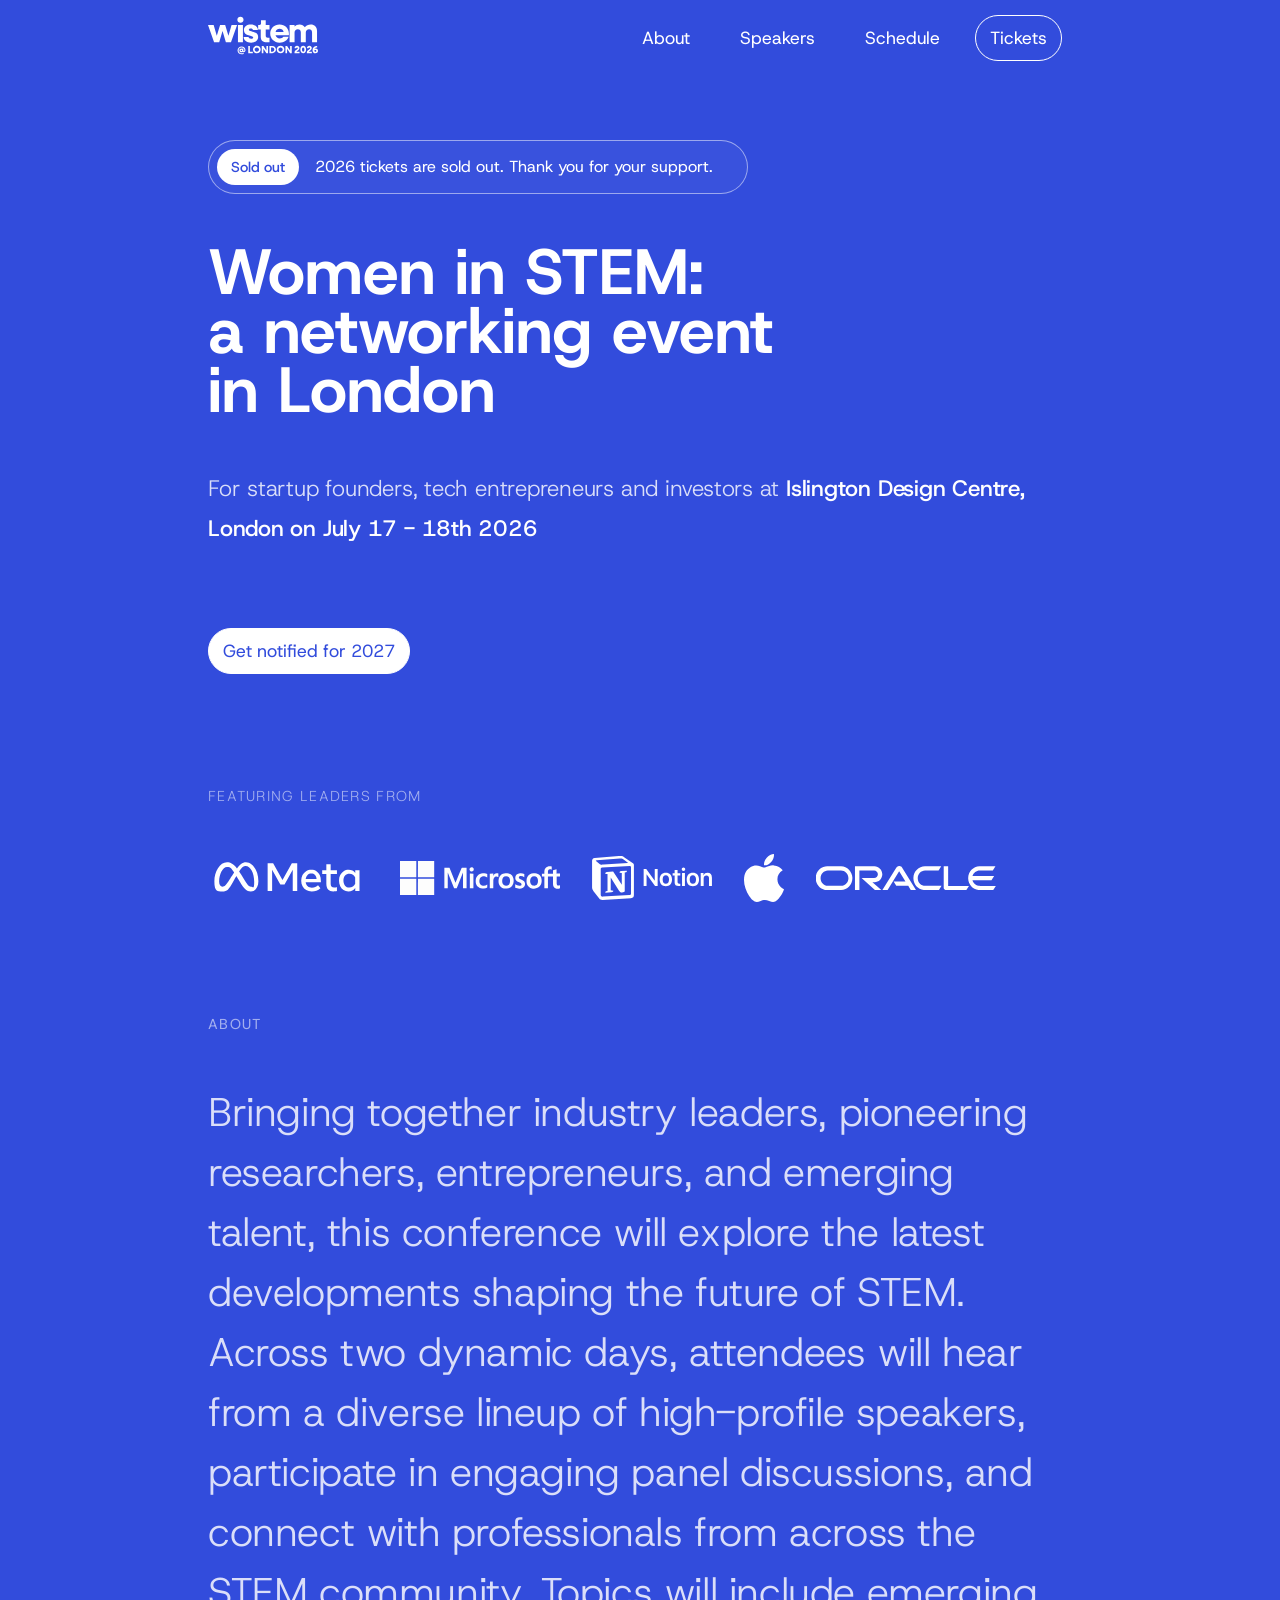
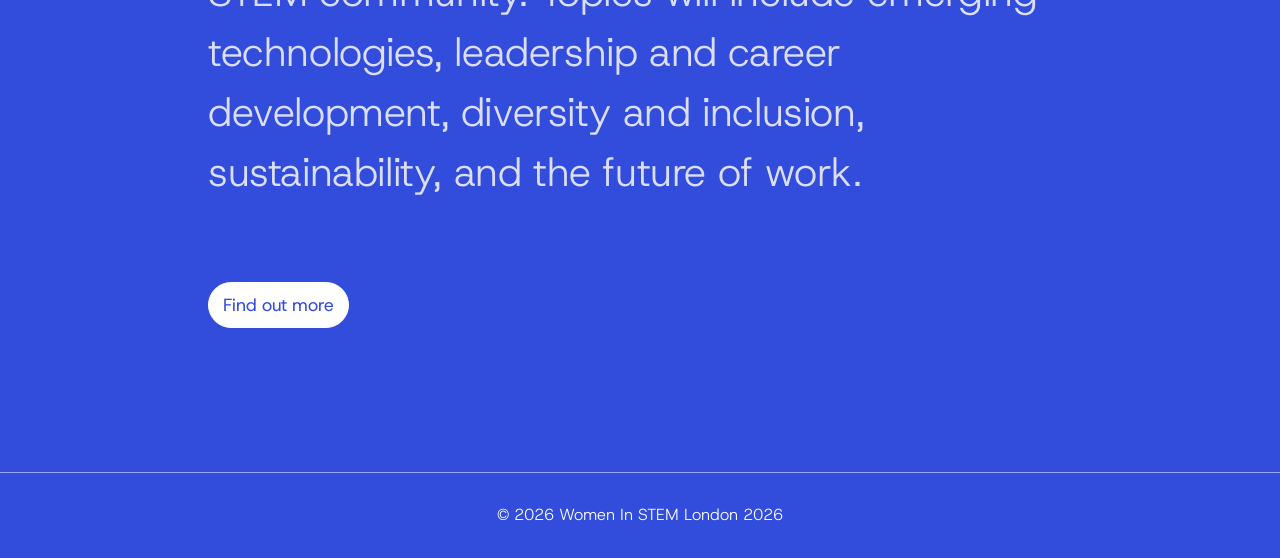
==== commit c2109207: "Ticket page and responsive fonts" ====
--- a/index.htm
+++ b/index.htm
@@ -10,7 +10,7 @@
     <link rel="stylesheet" href="./assets/style.css">
     
 </head>
-<body>
+<body class="primary-bg">
     <main class="container-fluid primary-bg">
         <div class="primary-bg">
             <header class="d-flex container-70">
@@ -19,21 +19,22 @@
                 </a>
                 <nav>
                     <ul class="nav-list">
-                        <li>About</li>
-                        <li>Speakers</li>
-                        <li>Schedule</li>
-                        <li>Tickets</li>
+                        <li><a href="about.htm">About</a></li>
+                        <li><a href="speakers.htm">Speakers</a></li>
+                        <li><a href="schedule.htm">Schedule</a></li>
+                        <li><a href="tickets.htm">Tickets</a></li>
                     </ul>
                 </nav>
             </header>
         
-            <section class="hero container-70">
+            <section class="hero container-70  m-y-5">
                 <section class="hero-content">
-                    <div class="sold-out-box"><span class="sold-out-badge">Sold&NonBreakingSpace;out</span><span class="sold-out-text">2026 tickets are sold out. Thank you for your&NonBreakingSpace;support.</span></div>
-                    <h1>Women in STEM:<br>a&NonBreakingSpace;networking event in&NonBreakingSpace;London</h1>
-                    <h4>For startup founders, tech entrepreneurs and&NonBreakingSpace;investors</h4>
-                    <h4 class="bold">Islington Design Centre, London | July 17 - 18th 2026</h4>
-                    <button class="btn m-t-1" href="">Get notified for 2027</button>
+                    <div class="sold-out-box m-b-3"><span class="sold-out-badge">Sold&NonBreakingSpace;out</span><span class="sold-out-text">2026 tickets are sold out. Thank you for your&NonBreakingSpace;support.</span></div>
+                    <h1 class="m-b-3">Women in STEM:<br>a&NonBreakingSpace;networking event in&NonBreakingSpace;London</h1>
+                    <p class="subtext">For startup founders, tech entrepreneurs and&NonBreakingSpace;investors at
+                    <span class="emphasis-text">Islington Design Centre, London on July 17 - 18th 2026</span>
+                </p>
+                    <button class="btn m-t-5" href="">Get notified for 2027</button>
                 </section>
                 <section class="hero-img">
                     <img src="./assets/images/hero-img6.png" alt="Women in STEM" width="500px" height="auto">
@@ -41,21 +42,36 @@
                 </section>
             </section>
         </div>
-        <section class="primary-bg container-70 speaker-companies-strip">
-            <h4 class="t-center">Featuring leaders from</h4>
+        <section class="primary-bg container-70 speaker-companies-strip m-t-5">
+            <h4 class="subtitle m-b-3">Featuring leaders from</h4>
             <div class="partners d-flex">
                 <img alt="Meta" class="company-logo company-logo-meta" height="auto" width="160px" alt="meta logo" src="./assets/images/Meta-logo.svg">
                 <img alt="Microsoft" class="company-logo company-logo-microsoft" height="auto" width="160px" alt="Microsoft logo" src="./assets/images/microsoft-logo.svg">
                 <img alt="Notion" class="company-logo company-logo-notion" height="auto" width="120px" alt="Notion logo" src="./assets/images/notion-logo.svg">
                 <img alt="Apple" class="company-logo company-logo-apple" height="auto" width="40px" alt="Apple logo" src="./assets/images/Apple_logo_white.svg">
-                <img alt="Oracle" class="company-logo company-logo-oracle" height="auto" width="180px" alt="Oracle logo" src="./assets/images/Oracle_logo.svg">
+                <img alt="Oracle" class="company-logo company-logo-oracle" fill="none" height="auto" width="180px" alt="Oracle logo" src="./assets/images/Oracle_logo.svg">
             </div>
         </section>        
-        <section class="container-70"></section>
+        <section class="container-70 primary-bg m-t-5">
+            <!-- <h2>
+                Women in STEM London 2026
+            </h2> 
+            -->
+            <p class="subtitle  m-b-3">About</p>
+            <p class="big-text">Bringing together industry leaders, pioneering researchers, entrepreneurs, and emerging talent, this conference will explore the latest developments shaping the future of STEM.
+            </p>
+            <p class="big-text">
+                Across two dynamic days, attendees will hear from a diverse lineup of high-profile speakers, participate in engaging panel discussions, and connect with professionals from across the STEM community. Topics will include emerging technologies, leadership and career development, diversity and inclusion, sustainability, and the future of work.
+            </p>
+            <button class="btn m-t-3" href="about.htm">Find out more</button>
+
+            <div class="m-y-5"></div>
+        </section>
     </main>
-    <footer>
-
+    <footer class="d-flex primary-bg">
+        <section class="footer-strip">
+			<p class="footer-text">&copy; 2026 Women In STEM London 2026</p>
+		</section>
     </footer>
-  
 </body>
 </html>
--- a/assets/style.css
+++ b/assets/style.css
@@ -2,29 +2,70 @@
 
 :root {
     --primary-bg: #324cdc;
-    --secondary-bg: #080808;
+    --secondary-bg: #fffffff;
     --btn-primary-outline-bg: 1px solid #ffffff;
     --btn-primary-bg:#ffffff;
+    --btn-primary-outline-text: #ffffff;
+    --btn-primary-outline-text-hover: #324cdc;
+    --nav-primary-outline-bg: 1px solid #ffffff;
+    --nav-primary-bg:#ffffff;
+    --nav-primary-outline-text: #ffffff;
+    --nav-primary-outline-text-hover: #324cdc;
     --btn-text:#324cdc;
     --btn-text-hover:#324cdc;
-    /* --btn-text-hover:rgba(255, 255, 255, 0.3); */
-
     --btn-bg-hover: rgba(255, 255, 255, 0.9);
     --nav-text: #ffffff;
-    --nav-text-hover: #000000;
+    --nav-text-hover: #324cdc;
     --nav-btn-hover: #ffffff;
     --footer-text: #ffffff;
     --text-color: #ffffff;
-    --secondary-text-color: #c8c8c8;
+    --reverse-text-color: #324cdc;
+    --reverse-secondary-text-color: #3b3b3ed1;
+    --secondary-text-color: #ffffffd1;
+    --tertiary-text-color: #ffffff8c;
     --footer-text: #ffffff;
-    --box-bg: rgba(255, 255, 255, 0.3);
-    --box-outline: 1px solid #ffffff;
+    --box-bg: rgba(255, 255, 255, 0.037);
+    --box-outline: 1px solid rgba(255, 255, 255, 0.5);
     --box-text:  #ffffff;
-    --footer-bg: :rgba(255, 255, 255, 0.3);
+    --footer-bg: rgba(255, 255, 255, 0.2);
     --logo-color: #ffffff;
-}
-
-
+    --card-outline-bg: 1px solid #e7ebff;
+
+}
+
+.light-page {
+    --primary-bg: #324cdc;
+    --secondary-bg: #ffffff;
+    --btn-primary-outline-bg: 1px solid #ffffff;
+    --btn-primary-bg:#324cdc;
+    --btn-primary-outline-text: #324cdc;
+    --btn-primary-outline-text-hover: #324cdc;
+    --nav-primary-outline-bg: 1px solid #324cdc;
+    --nav-primary-bg:#ffffff;
+    --nav-primary-outline-text: #ffffff;
+    --nav-primary-outline-text-hover: #324cdc;
+    --btn-text:#fafbfc;
+    --btn-text-hover:#324cdc;
+    --btn-bg-hover: #4860ea;
+    --nav-text: #ffffff;
+    --nav-text-hover: #324cdc;
+    --nav-btn-hover: #ffffff;
+    --footer-text: #ffffff;
+    --text-color: #324cdc;
+    --headings-color: #162471;
+    --reverse-text-color: #ffffff;
+    --reverse-secondary-text-color: #3750df;
+    --secondary-text-color: ##1d1d1d;
+    --tertiary-text-color: #363953;
+    --footer-text: #ffffff;
+    --box-bg: #e0d8b9;
+    --box-outline: 1px solid #324cdc;
+    --box-text:  #363953;
+    --footer-bg: #324cdc;
+    --logo-color: #ffffff;
+    --card-outline-bg: 1px solid #e7ebff;
+    --box-hr: 1px solid #f9f9f9;
+}
 
 body {
     background: var(--bg-color);
@@ -47,6 +88,10 @@
 }
 * {
     font-family: "Host Grotesk", sans-serif;
+    text-wrap: pretty; /* Ensures no orphans */
+    box-sizing: border-box; /* Includes padding/borders in total width calculations */
+    margin: 0;
+    padding: 0;
 }
 
 h1 {
@@ -56,12 +101,142 @@
     color: var(--text-color);
 }
 
+@media (max-width: 768px) {
+    h1 {
+        font-size: 2rem;
+        line-height: 2.1rem;
+    }
+}
+
+h2 {
+    font-size: 3rem;
+    line-height: 3.1rem;
+    color: var(--text-color);
+}
+
+@media (max-width: 768px) {
+    h2 {
+        font-size: 1.8rem;
+        line-height: 2rem;
+    }
+}
+
+p {
+    color: var(--secondary-text-color);
+    font-size: 1.2rem;
+    line-height: 1.3rem;
+}
+
+@media (max-width: 768px) {
+    p  {
+        font-size: 1rem;
+        line-height: 1.2rem;
+    }
+}
+
+.big-text {
+    color: var(--secondary-text-color);
+    letter-spacing: -.01em;
+    text-wrap: pretty;
+    font-size: 2.5rem;
+    font-weight: 100;
+    line-height: 1.5;
+}
+
+@media (max-width: 768px) {
+    .big-text  {
+        font-size: 1.5rem;
+        line-height: 2.2rem;
+    }
+}
+
+.mid-text {
+    color: var(--secondary-text-color);
+    letter-spacing: -.01em;
+    text-wrap: pretty;
+    font-size: 1.6rem;
+    font-weight: 100;
+    line-height: 1.7;
+}
+
+@media (max-width: 768px) {
+    .mid-text  {
+        font-size: 1.3rem;
+        line-height: 2rem;
+    }
+}
+
+.subtext {
+    color: var(--secondary-text-color);
+    letter-spacing: -.01em;
+    text-wrap: pretty;
+    font-size: 1.4rem;
+    font-weight: 100;
+    line-height: 1.3;
+}
+
+@media (max-width: 768px) {
+    .subtext  {
+        font-size: 1.2rem;
+        line-height:1.8rem;
+    }
+}
+
+
+.emphasis-text {
+    color: var(--text-color);
+    letter-spacing: -.01em;
+    text-wrap: pretty;
+    font-size: 1.4rem;
+    font-weight: 500;
+    line-height: 1.8;
+}
+
+@media (max-width: 768px) {
+    .emphasis-text {
+        font-size: 1.2rem;
+        line-height: 1.8rem;
+    }
+}
+
+.b-list {
+    color: var(--secondary-text-color);
+    letter-spacing: -.01em;
+    font-size: 1.6rem;
+    font-weight: 100;
+    line-height: 1.8;
+
+}
+
+@media (max-width: 768px) {
+    .b-list  {
+        font-size: 1.2rem;
+        line-height:1.4rem;
+    }
+}
+
+
+.subtitle {
+    text-transform: uppercase;
+    font-size: .9rem;
+    color: var(--tertiary-text-color);
+    letter-spacing: .09em;
+}
+
 h4 {
     font-size: 1.2rem;
     font-weight: 200;
     color: var(--text-color);
 }
 
+@media (max-width: 768px) {
+    h4  {
+        font-size: 1.2rem;
+        line-height: 1.8rem;
+    }
+}
+
+
 .t-center {
     text-align: center;
 }
@@ -75,6 +250,19 @@
 .bold {
     font-weight: 600;
 }
+
+.strong {
+    font-weight: 700;
+    color: var(--text-color);
+}
+
+.footer-text {
+    color: var(--footer-text);
+    text-align: center;
+    font-size: 1rem;
+    font-weight: 100;
+}
+
 
 /* Containers */
 
@@ -101,6 +289,73 @@
     }
 }
 
+.container-60 {
+    position: relative;
+    width: 60vw;
+    max-width: 1000px;
+    margin: 0 auto;
+    padding: 1rem;
+}
+
+@media (max-width: 768px) {
+    .container-60 {
+        width: 90%;
+        margin: 0 auto;
+        padding: 1rem;
+    }
+}
+
+.heading-50 {
+    position: relative;
+    width: 50%;
+    max-width: 600px;
+    margin: 0;
+    padding: 0;
+}
+
+@media (max-width: 1279px) {
+    .heading-50 {
+        width: 100%;
+        margin: 0;
+        padding: 0;
+    }
+}
+
+
+.about-hero {
+    background-image: linear-gradient(rgba(0, 0, 0, 0.5), rgba(0, 0, 0, 0.5)), url('./images/London-at-night.jpg');
+    background-position: center center;
+    background-repeat: no-repeat;
+    background-size: 100%;
+    width: 100%;
+    min-height: 300px;
+    z-index: 1;
+}
+
+.about-hero h1 {
+    color: var(--reverse-text-color);
+}
+
+
+@media (max-width: 768px) {
+    .about-hero h1 {
+        font-size: 2rem;
+    }
+}
+
+@media (max-width: 768px) {
+    .about-hero {
+        background-image: linear-gradient(rgba(0, 0, 0, 0.5), rgba(0, 0, 0, 0.5)), url('./images/London-at-night-xs.jpg');
+        background-position: center center;
+        background-repeat: no-repeat;
+        background-size: 100%;
+        width: auto;
+        min-height: unset;
+        height: auto;
+        z-index: 1;
+    }
+}
+
 header {
     display: flex;
     flex-direction: row;
@@ -116,6 +371,17 @@
     }
 }
 
+footer {
+    position: relative;
+    background-color: var(--footer-bg);
+    width: 100%;
+    justify-content: center;
+    vertical-align: middle;
+    bottom: 0;
+    border-top: var(--box-outline);
+    margin-top: 5rem;
+    padding: 2rem
+}
 
 nav {
     flex-direction: row;
@@ -127,6 +393,7 @@
         flex-direction: column;
         justify-content: center;
         text-align: center;
+        margin-bottom: 1.5rem;
     }
 }
 
@@ -136,10 +403,10 @@
     /* justify-content: space-between; */
     border-radius: 3rem;
     border: var(--box-outline);
-    /* background-color: var(--box-bg); */
+    background-color: var(--box-bg);
     padding: 8px;
     align-items: center;
-    max-width: 510px;
+    max-width: 540px;
 }
 
 @media (max-width: 768px) {
@@ -147,6 +414,7 @@
         flex-direction: column;
         justify-content: center;
         text-align: center;
+        max-width: 100%;
     }
 }
 
@@ -160,11 +428,32 @@
     font-weight: 500;
 }
 
+.box {
+    border-radius: 30px;
+    border: var(--box-outline);
+    background-color: var(--box-bg);
+    padding: 8px;
+}
+
+.img-box {
+    border-radius: 30px;
+    /* border: var(--box-outline); */
+    padding: 8px;
+    width: 300px;
+    height: auto;
+}
+
 /* Alignment and spacing */
 .d-flex {
     display: flex;
 }
 
+@media (max-width: 768px) {
+    .d-flex {
+        flex-direction: column;
+    }
+}
+
 .m-auto {
     margin: 0 auto;
 }
@@ -173,8 +462,38 @@
     margin-top: 1rem;
 }
 
+.m-t-5 {
+    margin-top: 5rem;
+}
+
+@media (max-width: 768px) {
+    .m-t-5 {
+        margin-top: 2rem;
+    }
+}
+
+.m-t-3 {
+    margin-top: 5rem;
+}
+
+@media (max-width: 768px) {
+    .m-t-3 {
+        margin-top: 2rem;
+    }
+}
+
 .m-b-1 {
     margin-bottom: 1rem;
+}
+
+.m-b-3 {
+    margin-bottom: 3rem;
+}
+
+@media (max-width: 768px) {
+    .m-b-3 {
+        margin-bottom: 2rem;
+    }
 }
 
 .m-y-1 {
@@ -182,12 +501,44 @@
     margin-bottom: 1rem;
 }
 
+.m-y-3 {
+    margin-top: 3rem;
+    margin-bottom: 3rem;
+}
+
+@media (max-width: 768px) {
+    .m-y-3 {
+        margin-top: 2rem;
+        margin-bottom:2rem;
+    }
+}
+
+.m-y-5 {
+    margin-top: 3rem;
+    margin-bottom: 3rem;
+}
+
+@media (max-width: 768px) {
+    .m-y-5 {
+        margin-top: 2rem;
+        margin-bottom:2rem;
+    }
+}
+
+.p-r-10 {
+    padding-right: 10rem;
+}
+
 /* colours */
 
 .primary-bg {
     background-color: var(--primary-bg);
 }
 
+.secondary-bg {
+    background-color: var(--secondary-bg);
+}
+
 /* images / icons */
 
 .logo {
@@ -196,14 +547,14 @@
 
 /* Navigation / Links / Lists */
 
-nav ul {
+.nav-list {
     display: flex;
     padding: 0;
     margin: 0;
 }
 
 @media (max-width: 768px) {
-    nav ul {
+    .nav-list {
         display: block;
         margin-top: 1rem;
         width: 100%;
@@ -212,57 +563,91 @@
 }
 
 
-nav li {
+.nav-list li {
+    /* color: var(--nav-text); */
+    /* border: 1px solid transparent; */
+    /* margin-left: 1rem; */
+    /* border-radius: 50px; */
+    /* padding: 10px 14px; */
+    text-decoration: none !important;
+    list-style: none;
+    /* font-size: 1.1rem;
+    font-weight: 400; */
+}
+
+@media (max-width: 768px) {
+    .nav-list li {
+        flex-direction: column;
+        justify-content: center;
+        text-align: center;
+        margin-top: 1.9rem;
+        margin-left: 0;
+    }
+}
+
+
+.nav-list a {
     color: var(--nav-text);
     border: 1px solid transparent;
-    margin-left: 1rem;
+    /* margin-left: 1rem; */
     border-radius: 50px;
     padding: 10px 14px;
+    margin: 10px;
     text-decoration: none !important;
     list-style: none;
     font-size: 1.1rem;
     font-weight: 400;
-    /* margin-top: 1rem;  */
-}
-
-@media (max-width: 768px) {
-    nav li {
-        flex-direction: column;
-        justify-content: center;
-        text-align: center;
-        margin-top: 10px;
-        margin-left: 0;
-    }
-}
-
-nav li:last-child {
-    background-color: var(--btn-primary-bg); 
-    color: var(--btn-text);
-    border: 1px solid var(--btn-primary-bg);
-    margin-left: 1rem;
-    border-radius: 50px;
-    padding: 10px 14px;
-    text-decoration: none !important;
-    font-size: 1.1rem;
-    font-weight: 400;
-    /* margin-top: 1rem;  */
-}
-
-@media (max-width: 768px) {
-    nav li:last-child  {
-        margin-left: 0;
-        margin-top: 10px;
-    }
-}
-
-nav li:hover {
-    background-color: var(--btn-bg-hover); 
-    border: var(--btn-primary-outline-bg); 
+}
+
+@media (max-width: 768px) {
+    .nav-list a {
+        margin: 0;
+    }
+}
+
+.nav-list a:hover {
+    background-color: var(--nav-btn-hover); 
+    border: var(--nav-primary-outline-bg); 
     color: var(--nav-text-hover);
     transition-duration: 0.2s;
     transition-timing-function: ease-in-out;
     cursor: pointer;
 }
+
+.nav-list li:last-child a {
+    color: var(--nav-primary-outline-text);
+    border: 1px solid var(--nav-primary-bg);
+    border-radius: 50px;
+    margin-top: 1rem !important;
+}
+
+@media (max-width: 768px) {
+    .nav-list li:last-child a {
+        margin-left: 0;
+        margin-top: 10px;
+    }
+}
+
+.nav-list li:last-child a:hover {
+    background-color: var(--nav-primary-bg);
+    color: var(--nav-primary-outline-text-hover);
+}
+
+/* .nav-list li:last-child {
+    color: var(--btn-text);
+    border: 1px solid var(--btn-primary-bg);
+    border-radius: 50px;
+    text-decoration: none !important;
+    font-size: 1.1rem;
+    font-weight: 400;
+}
+
+@media (max-width: 768px) {
+    .nav-list li:last-child {
+        margin-left: 0;
+        margin-top: 10px;
+    }
+} */
 
 .btn {
     background-color: var(--btn-primary-bg); 
@@ -284,7 +669,6 @@
 .btn:hover {
     background-color: var(--btn-bg-hover); 
     border: var(--btn-primary-outline-bg); 
-    /* color: var(--nav-text-hover); */
     transition-duration: 0.2s;
     transition-timing-function: ease-in-out;
     cursor: pointer;
@@ -298,28 +682,14 @@
     position: relative;
     justify-content: center;
     align-items: center;
-    min-height: 500px;
     height: auto;
-    /* overflow: hidden; */
     z-index: 0;
-
-    /* display: grid;
-    grid-template-columns: 400px 1fr;
-    grid-template-areas: "hero-content hero-img";
-    height: 600px;
-    gap: 200px; */
-}
-
-@media screen and (max-width: 768px) {
+}
+
+@media screen and (max-width: 1289px) {
     .hero  {
-        /* height: auto;
-        gap: 0;
-        grid-template-columns: 1fr;
-        grid-template-rows: auto;
-        grid-template-areas:
-            "hero-img"
-            "hero-content"; */
             flex-direction: column;
+            justify-content: center;
             align-items: center;
 
     }
@@ -331,11 +701,22 @@
 }
 
 .hero-content {
-    grid-area: hero-content;
+    max-width: fit-content;
+}
+
+@media screen and (max-width: 1289px) {
+    .hero-content{
+        justify-content: center;
+    }
 }
 
 .hero-img {
-    grid-area: hero-img;
+    max-width: fit-content;
+}
+@media screen and (max-width: 1289px) {
+    .hero-img {
+        display: none;
+    }
 }
 
 .hero-overlay {
@@ -344,13 +725,25 @@
     background: rgba(0, 0, 0, 0.4);
     inset: 0px;
 }
+@media screen and (max-width: 768px) {
+    .hero h1 {
+        text-align: center;
+        margin: 2rem 0;
+    }
+
+    .hero .subtext {
+        margin-bottom: 2rem;
+        text-align: center;
+    }
+}
+
 
 /* Partner logos */
 
 .partners  {
     display: flex;
     flex-direction: row;
-    justify-content: center;
+    flex-wrap: wrap;
 }
 
 @media screen and (max-width: 768px) {
@@ -359,15 +752,28 @@
         flex-direction: column;
         justify-content: center;
         align-items: center;
+        margin: 1rem 0;
     }
 }
 
 .partners img {
     object-fit: contain;
-    color: #fff6;
-    transition: color .3s;
+    fill: var(--secondary-text-color);
     margin-right: 2rem;
 }
+
+@media screen and (max-width: 1217px) {
+    .partners img  {
+        margin-top: 2rem;
+    }
+}
+
+
+/* @media screen and (max-width: 768px) {
+    .partners img  {
+        margin-top: 2rem;
+    }
+} */
 
 
 
@@ -375,8 +781,165 @@
     margin-left: 0;
 }
 
-/* .company-logo-meta {
-    width: 200px;
-    height: auto;
-} */
-
+/* Gallery */
+
+
+/* Parent Flex Container */
+.gallery {
+    flex-wrap: wrap; 
+    justify-content: center; 
+    gap: 20px;  
+    margin: 0 auto;  
+}
+
+  /* Speaker Cards */
+.gallery-card {
+    background-color: #ffffff;
+    border-radius: 30px;
+    overflow: hidden; 
+    /* box-shadow: 0 4px 6px rgba(0, 0, 0, 0.1); */
+    border: var( --card-outline-bg);
+    flex-direction: column; 
+    flex: 1 1 280px;         
+
+}
+
+@media screen and (max-width: 768px) {
+    .gallery-card  {
+        overflow: unset;
+    }
+}
+
+/* Inner Card Elements */
+.card-img {
+    width: 100%;
+    height: 400px;
+    object-fit: cover; /* Prevents images from distorting or squishing */
+}
+
+.card-info {
+    padding: 15px;
+    text-align: center;
+}
+
+.card-info h3 {
+    color: var(--text-color);
+    margin-bottom: 3px;
+    font-size: 1.5rem;
+}
+
+@media (max-width: 768px) {
+    .card-info h3 {
+        font-size: 1.3rem;
+    }
+}
+
+.card-info p {
+    color: var(--tertiary-text-color);
+    font-size: 1rem;
+}
+
+
+/* Schedule */
+
+.schedule-container {
+    flex-direction: row;
+    margin: 0 auto;  
+    gap: 20px;  
+}
+
+@media (max-width: 768px) {
+    .schedule-container {
+        flex-direction: column;
+    }
+}
+
+.schedule {
+    flex-direction: column;
+    background-color: var(--box-bg);
+    /* border: var(--card-outline-bg); */
+    border-radius: 30px;
+    padding: 2rem;
+    width: 100%;
+    gap: 20px;  
+}
+
+@media screen and (max-width: 768px) {
+    .schedule {
+        flex-direction: column;
+        justify-content: center;
+    }
+}
+
+.schedule-list {
+    list-style-type: none;
+    font-size: 1.2rem;
+    line-height: 3rem;
+    color: var(--box-text);
+    gap: 1rem;
+}
+.schedule-time {
+    color: var(--headings-color);
+    letter-spacing: -.01em;
+    text-wrap: pretty;
+    font-size: 1.2rem;
+    font-weight: 700;
+    line-height: 1.3;
+    margin-right:1rem;
+}
+
+.schedule h3 {
+    /* color: var(--box-text); */
+    color: var(--headings-color);
+    font-size: 1.6rem;
+
+}
+
+.schedule-hr {
+    border-bottom: var(--box-hr);
+}
+
+/* Tickets page */
+
+/* Form */
+
+.form {
+    max-width: 600px;
+    /* margin: 0 auto; */
+    margin-bottom: 4rem;
+}
+
+
+input[type=text], select, textarea {
+    width: 100%;
+    font-size: 1rem;
+    padding: 12px; 
+    /* background-color: var(--box-bg); */
+    border: var(--box-outline);
+    border-radius: 10px;
+    box-sizing: border-box; 
+    margin-top: 6px; 
+    margin-bottom: 16px; 
+    resize: vertical;
+}
+
+input[type=submit] {
+    background-color: var(--btn-primary-bg);
+    color: var( --btn-text);
+    border: 1px solid var(--btn-primary-bg);
+    border-radius: 50px;
+    padding: 8px 12px 8px 12px;
+    text-decoration: none !important;
+    font-size: 1.1rem;
+    font-weight: 400;
+    cursor: pointer;
+}
+
+input[type=submit]:hover {
+    background-color: var(--btn-primary-outline-bg);
+    color: var( --btn-text-hover);
+}
+
+input:focus { background-color:#ffffff;
+    border: 1px solid #6b23b8 !important; 
+}
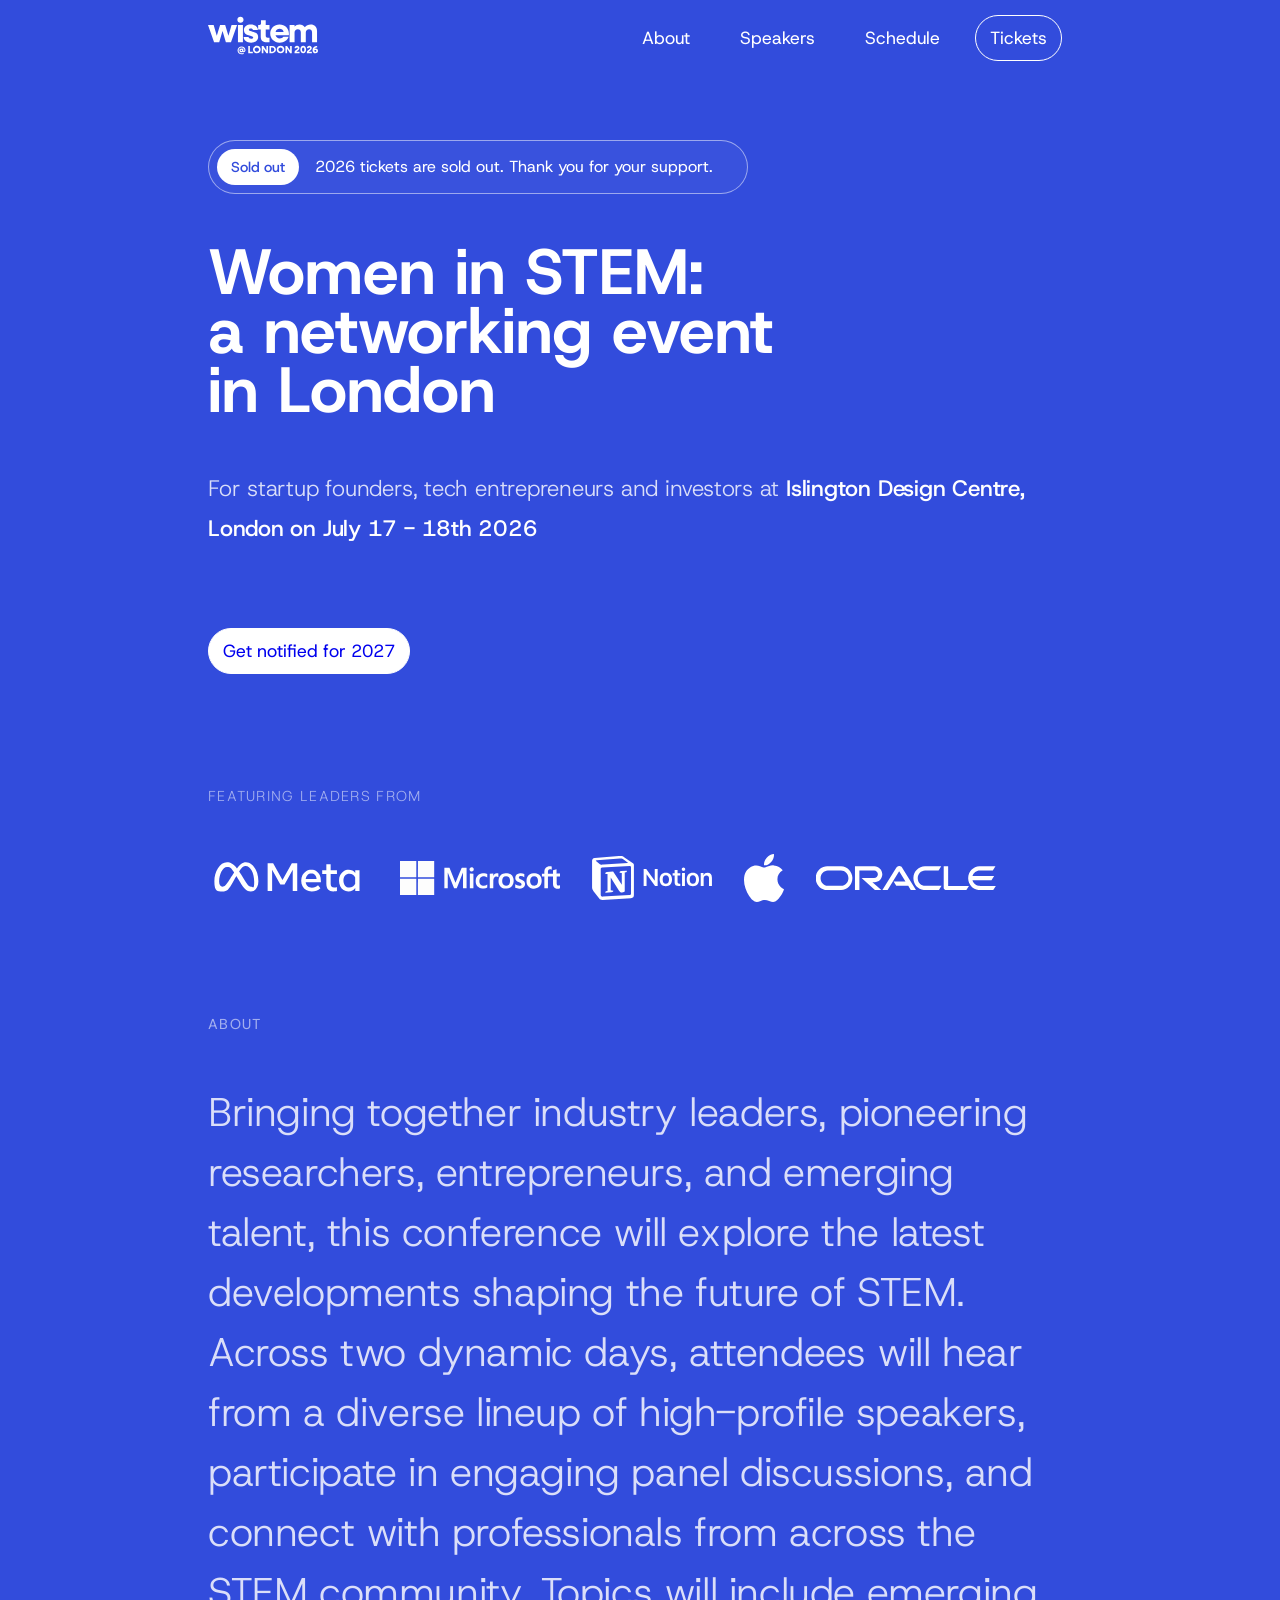
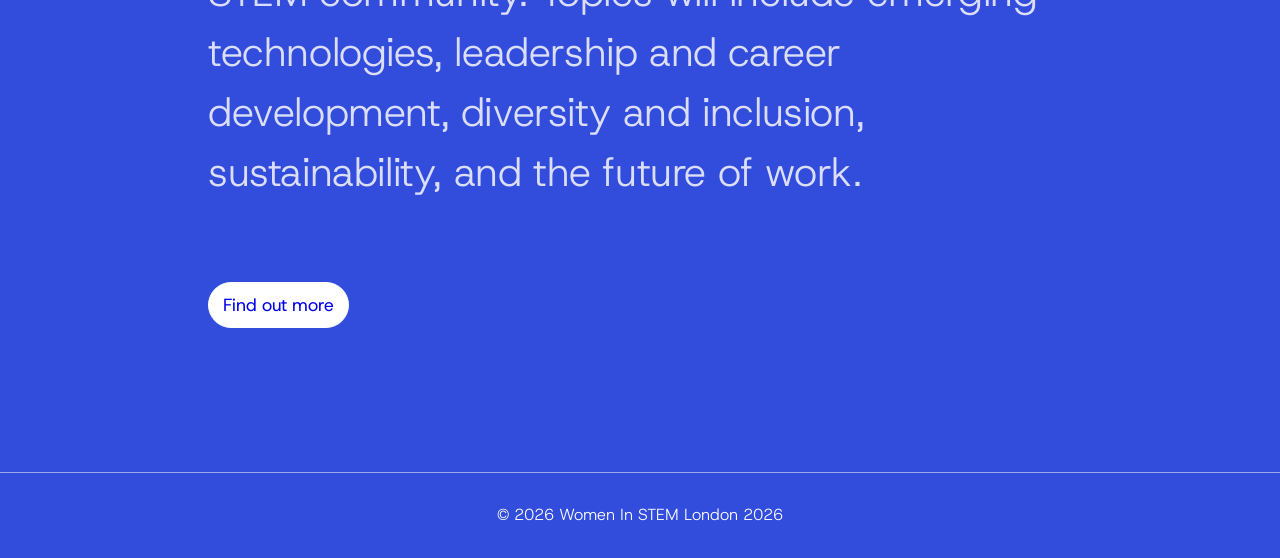
==== commit ae38a150: "Mobile text alignment and links" ====
--- a/index.htm
+++ b/index.htm
@@ -14,7 +14,7 @@
     <main class="container-fluid primary-bg">
         <div class="primary-bg">
             <header class="d-flex container-70">
-                <a href="" rel="home" role="link" aria-label="WISTEM Logo" class="logo">
+                <a href="index.htm" rel="home" role="link" aria-label="WISTEM Logo" class="logo">
                     <svg id="Layer_1" xmlns="http://www.w3.org/2000/svg" width="110px" height="38.9813" id="logo" viewBox="0 0 126.27 43.2"><path d="M36.03,38.71c0-1.27.87-2.2,1.94-2.2.47,0,.87.19,1.17.51v-.36h1.48v2.6c0,.25.18.45.45.45.44,0,.71-.56.71-1.34,0-1.72-1.43-3-3.27-3-1.94,0-3.35,1.43-3.35,3.34s1.38,3.32,3.55,3.32c.8,0,1.67-.19,2.24-.46v1.2c-.61.29-1.42.45-2.22.45-2.88,0-4.81-1.95-4.81-4.49s1.95-4.53,4.59-4.53,4.52,1.78,4.52,4.2c0,1.48-.75,2.48-2.05,2.48-.67,0-1.25-.25-1.56-.69-.28.45-.74.7-1.36.7-1.19,0-2.03-.94-2.03-2.17ZM39.14,38.7c0-.45-.35-.78-.8-.78s-.81.33-.81.78.35.78.81.78.8-.34.8-.78Z"/><path d="M46.2,33.6h1.88v6.59h3.37v1.77h-5.24v-8.36Z"/><path d="M51.65,37.78c0-2.46,1.9-4.32,4.42-4.32s4.42,1.87,4.42,4.32-1.9,4.32-4.42,4.32-4.42-1.87-4.42-4.32ZM58.56,37.78c0-1.44-1.08-2.52-2.49-2.52s-2.49,1.08-2.49,2.52,1.08,2.52,2.49,2.52,2.49-1.08,2.49-2.52Z"/><path d="M61.68,33.6h1.89l3.48,5.11v-5.11h1.88v8.36h-1.9l-3.46-5.11v5.11h-1.88v-8.36Z"/><path d="M70.51,33.6h3.29c2.43,0,4.26,1.79,4.26,4.18s-1.83,4.18-4.26,4.18h-3.29v-8.36ZM72.39,35.37v4.82h1.37c1.37,0,2.39-1.04,2.39-2.41s-1.02-2.41-2.39-2.41h-1.37Z"/><path d="M78.86,37.78c0-2.46,1.9-4.32,4.42-4.32s4.42,1.87,4.42,4.32-1.9,4.32-4.42,4.32-4.42-1.87-4.42-4.32ZM85.77,37.78c0-1.44-1.08-2.52-2.49-2.52s-2.49,1.08-2.49,2.52,1.08,2.52,2.49,2.52,2.49-1.08,2.49-2.52Z"/><path d="M88.89,33.6h1.89l3.48,5.11v-5.11h1.88v8.36h-1.9l-3.46-5.11v5.11h-1.88v-8.36Z"/><path d="M99.33,40.78c0-2.54,3.78-3.1,3.78-4.61,0-.51-.39-.84-.91-.84s-.9.33-.9.86h-1.93c0-1.57,1.22-2.74,2.85-2.74s2.81,1.11,2.81,2.64c0,2.23-2.56,3.05-3.54,4.09h3.6v1.77h-5.77v-1.17Z"/><path d="M106,37.78c0-2.56,1.36-4.32,3.29-4.32s3.31,1.77,3.31,4.32-1.36,4.32-3.31,4.32-3.29-1.77-3.29-4.32ZM110.67,37.78c0-1.48-.56-2.52-1.38-2.52s-1.37,1.04-1.37,2.52.57,2.52,1.37,2.52,1.38-1.04,1.38-2.52Z"/><path d="M113.47,40.78c0-2.54,3.78-3.1,3.78-4.61,0-.51-.39-.84-.91-.84s-.9.33-.9.86h-1.93c0-1.57,1.22-2.74,2.85-2.74s2.81,1.11,2.81,2.64c0,2.23-2.56,3.05-3.54,4.09h3.6v1.77h-5.77v-1.17Z"/><path d="M119.99,38.42c0-2.62,1.8-4.87,5.04-4.87h.24v1.77h-.24c-1.5,0-2.47.7-2.83,1.66.39-.24.9-.4,1.43-.4,1.51,0,2.65,1.14,2.65,2.66,0,1.62-1.31,2.86-3.04,2.86-1.9,0-3.25-1.45-3.25-3.68ZM124.35,39.29c0-.58-.51-1-1.16-1-.62,0-1.15.41-1.15.92s.45,1.09,1.15,1.09c.64,0,1.16-.42,1.16-1.01Z"/><path d="M0,9.46h6.49l3.6,12.51,3.79-12.51h5.83l3.75,12.51,3.6-12.51h6.33l-7,19.94h-5.87l-3.83-12.98-3.83,12.98h-5.87L0,9.46Z"/><path d="M33.71,3.48c0-1.99,1.53-3.48,3.52-3.48s3.56,1.49,3.56,3.48-1.53,3.52-3.56,3.52-3.52-1.49-3.52-3.52ZM34.38,9.46h5.71v19.94h-5.71V9.46Z"/><path d="M40.91,23.35h5.71c0,1.17,1.17,1.99,2.82,1.99,1.45,0,2.5-.66,2.5-1.56,0-2.93-10.72-1.13-10.72-8.33,0-4.22,3.56-6.45,7.94-6.45,4.77,0,8.13,2.66,8.13,6.26h-5.67c0-1.06-1.06-1.76-2.5-1.76-1.29,0-2.27.59-2.27,1.49,0,2.82,10.75,1.09,10.75,8.21,0,3.99-3.32,6.69-8.17,6.69s-8.53-2.82-8.53-6.53Z"/><path d="M60.55,22.92v-8.25h-2.97v-5.2h1.64c1.09,0,1.64-.55,1.64-1.64v-3.6h5.4v5.24h4.34v5.2h-4.34v7.31c0,1.41.86,2.23,2.35,2.23h1.99v5.2h-2.86c-4.73,0-7.2-2.23-7.2-6.49Z"/><path d="M71.42,19.44c0-5.94,4.61-10.44,10.75-10.44s10.75,4.46,10.75,10.56c0,.55-.04,1.21-.16,1.72h-15.25c.63,2.27,2.46,3.72,4.85,3.72,1.84,0,3.32-.78,4.15-1.88h6.1c-1.49,4.03-5.48,6.77-10.4,6.77-6.18,0-10.79-4.5-10.79-10.44ZM77.56,17.48h9.27c-.59-2.19-2.39-3.6-4.65-3.6s-3.99,1.41-4.61,3.6Z"/><path d="M93.64,9.46h5.71v1.88c1.49-1.56,3.4-2.35,5.67-2.35,2.78,0,4.97,1.21,6.18,3.25,1.6-2.11,3.87-3.25,6.73-3.25,4.34,0,7.23,2.93,7.23,7.39v13.02h-5.71v-11.3c0-2.15-1.37-3.6-3.44-3.6-2.23,0-3.75,1.49-3.75,3.68v11.22h-5.71v-11.3c0-2.15-1.37-3.6-3.44-3.6-2.23,0-3.75,1.49-3.75,3.68v11.22h-5.71V9.46Z"/></svg>
                 </a>
                 <nav>
@@ -34,7 +34,7 @@
                     <p class="subtext">For startup founders, tech entrepreneurs and&NonBreakingSpace;investors at
                     <span class="emphasis-text">Islington Design Centre, London on July 17 - 18th 2026</span>
                 </p>
-                    <button class="btn m-t-5" href="">Get notified for 2027</button>
+                    <button class="btn m-t-5"><a href="tickets.htm">Get notified for 2027</a></button>
                 </section>
                 <section class="hero-img">
                     <img src="./assets/images/hero-img6.png" alt="Women in STEM" width="500px" height="auto">
@@ -63,7 +63,7 @@
             <p class="big-text">
                 Across two dynamic days, attendees will hear from a diverse lineup of high-profile speakers, participate in engaging panel discussions, and connect with professionals from across the STEM community. Topics will include emerging technologies, leadership and career development, diversity and inclusion, sustainability, and the future of work.
             </p>
-            <button class="btn m-t-3" href="about.htm">Find out more</button>
+            <button class="btn m-t-3"><a href="about.htm">Find out more</a></button>
 
             <div class="m-y-5"></div>
         </section>
--- a/assets/style.css
+++ b/assets/style.css
@@ -118,6 +118,7 @@
     h2 {
         font-size: 1.8rem;
         line-height: 2rem;
+        text-align: center;
     }
 }
 
@@ -147,6 +148,7 @@
     .big-text  {
         font-size: 1.5rem;
         line-height: 2.2rem;
+        text-align: center;
     }
 }
 
@@ -163,6 +165,7 @@
     .mid-text  {
         font-size: 1.3rem;
         line-height: 2rem;
+        text-align: center;
     }
 }
 
@@ -205,13 +208,14 @@
     font-size: 1.6rem;
     font-weight: 100;
     line-height: 1.8;
+    margin-left: 1rem;
 
 }
 
 @media (max-width: 768px) {
     .b-list  {
         font-size: 1.2rem;
-        line-height:1.4rem;
+        line-height: 2.2rem;
     }
 }
 
@@ -221,6 +225,12 @@
     font-size: .9rem;
     color: var(--tertiary-text-color);
     letter-spacing: .09em;
+}
+
+@media (max-width: 768px) {
+    .subtitle {
+        text-align: center;
+    }
 }
 
 h4 {
@@ -411,9 +421,8 @@
 
 @media (max-width: 768px) {
     .sold-out-box {
-        flex-direction: column;
         justify-content: center;
-        text-align: center;
+        text-align: left;
         max-width: 100%;
     }
 }
@@ -546,6 +555,14 @@
 }
 
 /* Navigation / Links / Lists */
+
+a {
+    text-decoration: none;
+}
+
+a:visited {
+    color: unset;
+}
 
 .nav-list {
     display: flex;
@@ -848,7 +865,7 @@
     gap: 20px;  
 }
 
-@media (max-width: 768px) {
+@media (max-width: 998.99px) {
     .schedule-container {
         flex-direction: column;
     }
